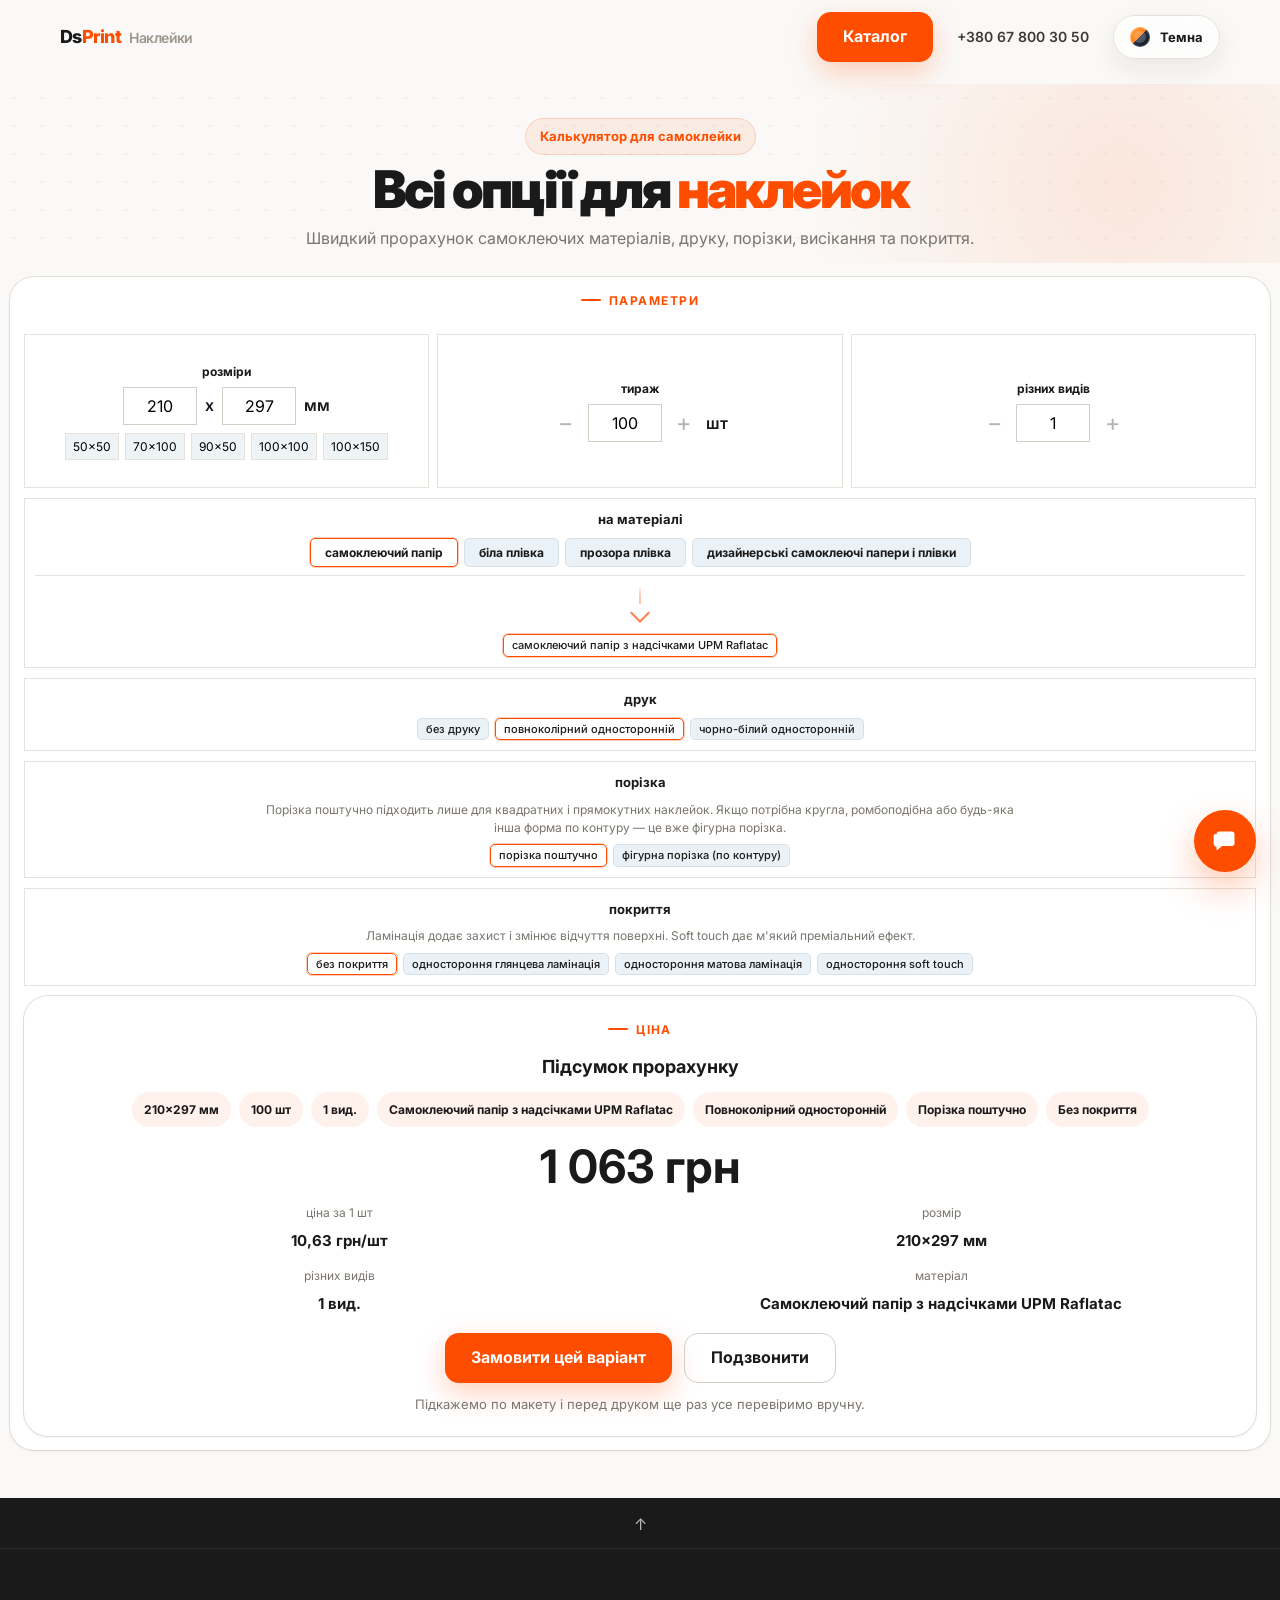
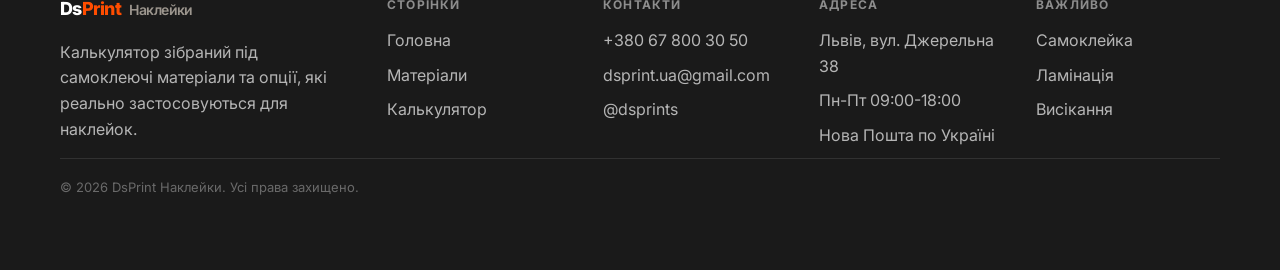
==== calculator.html @ 47cdad0d "Fix iPhone top safe area spacing" ====
<!DOCTYPE html>
<html lang="uk">
<head>
  <meta charset="UTF-8">
  <meta name="viewport" content="width=device-width, initial-scale=1.0, viewport-fit=cover">
  <title>Калькулятор самоклейки | DsPrint Наклейки</title>
  <meta name="description" content="Компактний калькулятор самоклейки для внутрішнього прорахунку: матеріали, друк, порізка, висікання, ламінація, фольга та інші опції для наклейок.">
  <script>
    (() => {
      try {
        const storedTheme = localStorage.getItem("dsprintTheme");
        const theme = storedTheme === "dark" || storedTheme === "light"
          ? storedTheme
          : (window.matchMedia("(prefers-color-scheme: dark)").matches ? "dark" : "light");
        document.documentElement.dataset.theme = theme;
        document.documentElement.style.colorScheme = theme;
      } catch {}
    })();
  </script>
  <link rel="preconnect" href="https://fonts.googleapis.com">
  <link rel="preconnect" href="https://fonts.gstatic.com" crossorigin>
  <link href="https://fonts.googleapis.com/css2?family=Inter:wght@400;500;600;700;800;900&display=swap" rel="stylesheet">
  <link rel="stylesheet" href="assets/styles.css?v=20260402a">
</head>
<body id="top">
  <header class="site-header" data-header>
    <div class="container header-wrap">
      <a class="logo" href="index.html"><span>Ds</span><span class="print">Print</span><small>Наклейки</small></a>
      <button class="nav-toggle" type="button" data-nav-toggle aria-label="Меню"><span></span><span></span><span></span></button>
      <nav class="nav-links"><a class="btn btn-primary" href="materials.html">Каталог</a><a class="nav-link" href="materials.html">Каталог</a><a class="nav-link" href="tel:+380678003050">+380 67 800 30 50</a></nav>
      <nav class="nav-menu" data-nav-menu><a class="btn btn-primary" href="materials.html">Каталог</a><a href="materials.html">Каталог</a><a href="tel:+380678003050">+380 67 800 30 50</a></nav>
    </div>
  </header>

  <main>
    <section class="hero calc-hero tight">
      <div class="container hero-wrap calc-hero-wrap">
        <div class="hero-chip">Калькулятор для самоклейки</div>
        <h1 class="hero-title">Всі опції для <span class="accent">наклейок</span></h1>
        <p class="hero-sub">Швидкий прорахунок самоклеючих матеріалів, друку, порізки, висікання та покриття.</p>
      </div>
    </section>

    <section class="section calc-section tight">
      <div class="container" data-calculator>
        <form class="form-card calc-form compact" onsubmit="return false;">
          <div class="calc-head">
            <div class="tag">Параметри</div>
          </div>

          <div class="calc-toolbar">
            <div class="toolbar-box">
              <label for="customWidth">розміри</label>
              <div class="toolbar-inline">
                <input id="customWidth" type="text" inputmode="numeric" pattern="[0-9]*" min="20" max="320" value="210" autocomplete="off">
                <span>x</span>
                <input id="customHeight" type="text" inputmode="numeric" pattern="[0-9]*" min="20" max="450" value="297" autocomplete="off">
                <strong>мм</strong>
              </div>
              <div class="preset-row">
                <button type="button" class="preset-btn" data-size="50x50">50×50</button>
                <button type="button" class="preset-btn" data-size="70x100">70×100</button>
                <button type="button" class="preset-btn" data-size="90x50">90×50</button>
                <button type="button" class="preset-btn" data-size="100x100">100×100</button>
                <button type="button" class="preset-btn" data-size="100x150">100×150</button>
              </div>
            </div>
            <div class="toolbar-box">
              <label for="quantity">тираж</label>
              <div class="toolbar-inline">
                <button type="button" class="step-btn" data-step-target="quantity" data-step="-1">−</button>
                <input id="quantity" type="text" inputmode="numeric" pattern="[0-9]*" min="1" max="50000" step="1" value="100" autocomplete="off">
                <button type="button" class="step-btn" data-step-target="quantity" data-step="1">+</button>
                <strong>шт</strong>
              </div>
            </div>
            <div class="toolbar-box">
              <label for="kindCount">різних видів</label>
              <div class="toolbar-inline">
                <button type="button" class="step-btn" data-step-target="kindCount" data-step="-1">−</button>
                <input id="kindCount" type="text" inputmode="numeric" pattern="[0-9]*" min="1" max="100" step="1" value="1" autocomplete="off">
                <button type="button" class="step-btn" data-step-target="kindCount" data-step="1">+</button>
              </div>
            </div>
          </div>

          <div class="option-block centered">
            <label>на матеріалі</label>
            <div class="option-grid centered compact material-categories" data-option-group="materialCategory">
              <button type="button" class="option-pill category-pill" data-value="paper">самоклеючий папір</button>
              <button type="button" class="option-pill category-pill" data-value="whiteFilm">біла плівка</button>
              <button type="button" class="option-pill category-pill" data-value="clearFilm">прозора плівка</button>
              <button type="button" class="option-pill category-pill" data-value="designer">дизайнерські самоклеючі папери і плівки</button>
            </div>
            <div class="option-subpanel material-subpanel" data-material-panel hidden>
              <div class="material-flow-indicator" aria-hidden="true">
                <span class="material-flow-line"></span>
                <span class="material-flow-arrow"></span>
              </div>
              <div class="option-grid centered" data-option-group="material">
                <button type="button" class="option-pill" data-value="upmMatte" data-material-category="whiteFilm">самоклеюча плівка UPM біла без просічки матова</button>
                <button type="button" class="option-pill" data-value="ritramaWhite" data-material-category="whiteFilm">самоклеюча плівка Ritrama БІЛА глянець</button>
                <button type="button" class="option-pill" data-value="waterproof" data-material-category="whiteFilm">самоклеючий Waterproof White вологостійкий</button>
                <button type="button" class="option-pill" data-value="ritramaClear" data-material-category="clearFilm">самоклеюча плівка Ritrama ПРОЗОРА глянець</button>
                <button type="button" class="option-pill" data-value="paperSlits" data-material-category="paper">самоклеючий папір з надсічками UPM Raflatac</button>
                <button type="button" class="option-pill" data-value="woodstock" data-material-category="designer">самоклеючий Woodstock Betulla кремовий</button>
                <button type="button" class="option-pill" data-value="kraft" data-material-category="designer">самоклеючий UPM бурий крафт смугастий</button>
                <button type="button" class="option-pill" data-value="tintoretto" data-material-category="designer">самоклеючий Tintoretto Angora світло сірий</button>
                <button type="button" class="option-pill" data-value="sirio" data-material-category="designer">самоклеючий Sirio Pearl Ice White</button>
                <button type="button" class="option-pill" data-value="silver" data-material-category="designer">самоклеючий Lam Foil Matt Silver</button>
                <button type="button" class="option-pill" data-value="embossed" data-material-category="designer">самоклеючий Embossed Coated Skin</button>
                <button type="button" class="option-pill" data-value="snow" data-material-category="designer">самоклеючий Constellation Snow Vergata</button>
                <button type="button" class="option-pill" data-value="jade" data-material-category="designer">самоклеючий Constellation Jade Raster</button>
                <button type="button" class="option-pill" data-value="antiquaWhite" data-material-category="designer">самоклеючий Antiqua White</button>
                <button type="button" class="option-pill" data-value="antiquaIvory" data-material-category="designer">самоклеючий Antiqua Ivory</button>
                <button type="button" class="option-pill" data-value="acquerello" data-material-category="designer">самоклеючий Acquerello Avorio</button>
              </div>
            </div>
          </div>

          <div class="option-block centered">
            <label>друк</label>
            <div class="option-grid centered compact" data-option-group="print">
              <button type="button" class="option-pill" data-value="blank">без друку</button>
              <button type="button" class="option-pill active" data-value="color1">повноколірний односторонній</button>
              <button type="button" class="option-pill" data-value="bw1">чорно-білий односторонній</button>
            </div>
          </div>

          <div class="option-block centered">
            <label>Порізка</label>
            <p class="option-help">Порізка поштучно підходить лише для квадратних і прямокутних наклейок. Якщо потрібна кругла, ромбоподібна або будь-яка інша форма по контуру — це вже фігурна порізка.</p>
            <div class="option-grid centered compact" data-option-group="cut">
              <button type="button" class="option-pill active" data-value="pieceTrim">порізка поштучно</button>
              <button type="button" class="option-pill" data-value="digitalContour">фігурна порізка (по контуру)</button>
            </div>
          </div>

          <div class="option-block centered" data-finish-panel>
            <label>Покриття</label>
            <p class="option-help">Ламінація додає захист і змінює відчуття поверхні. Soft touch дає м'який преміальний ефект.</p>
            <div class="option-grid centered compact" data-option-group="finish">
              <button type="button" class="option-pill active" data-value="none">без покриття</button>
              <button type="button" class="option-pill" data-value="glossLam">одностороння глянцева ламінація</button>
              <button type="button" class="option-pill" data-value="matteLam">одностороння матова ламінація</button>
              <button type="button" class="option-pill" data-value="softTouch">одностороння soft touch</button>
            </div>
          </div>

          <div class="result-card calc-result bottom" data-result-card>
            <div class="tag">Ціна</div>
            <h3>Підсумок прорахунку</h3>
            <div class="calc-selection" data-selection-summary>
              <span class="calc-selection-empty">Оберіть параметри, і тут з'явиться короткий підсумок.</span>
            </div>
            <strong data-total>Оберіть матеріал для друку</strong>
            <div class="price-inline">
              <div><span>ціна за 1 шт</span><b data-unit>—</b></div>
              <div><span>розмір</span><b data-area>0 мм</b></div>
              <div><span>різних видів</span><b data-kind-count>—</b></div>
              <div><span>матеріал</span><b data-material-label>не вибрано</b></div>
            </div>
            <details class="calc-admin-details" hidden>
              <summary>Технічні деталі для заведення замовлення</summary>
              <div class="calc-summary" data-summary></div>
            </details>
            <div class="calc-result-actions">
              <a class="btn btn-primary" href="order.html" data-order-link>Замовити цей варіант</a>
              <a class="btn btn-outline" href="tel:+380678003050">Подзвонити</a>
            </div>
            <p class="calc-result-note">Підкажемо по макету і перед друком ще раз усе перевіримо вручну.</p>
          </div>
        </form>
      </div>
    </section>
  </main>

  <footer class="footer">
    <a class="back-top" href="#top">↑</a>
    <div class="container footer-main">
      <div class="footer-grid">
        <div><a class="logo" href="index.html"><span style="color:#fff">Ds</span><span class="print">Print</span><small>Наклейки</small></a><p>Калькулятор зібраний під самоклеючі матеріали та опції, які реально застосовуються для наклейок.</p></div>
        <div><h4>Сторінки</h4><ul><li><a href="index.html">Головна</a></li><li><a href="materials.html">Матеріали</a></li><li><a href="calculator.html">Калькулятор</a></li></ul></div>
        <div><h4>Контакти</h4><ul><li><a href="tel:+380678003050">+380 67 800 30 50</a></li><li><a href="mailto:dsprint.ua@gmail.com">dsprint.ua@gmail.com</a></li><li>@dsprints</li></ul></div>
        <div><h4>Адреса</h4><ul><li>Львів, вул. Джерельна 38</li><li>Пн-Пт 09:00-18:00</li><li>Нова Пошта по Україні</li></ul></div>
        <div><h4>Важливо</h4><ul><li>Самоклейка</li><li>Ламінація</li><li>Висікання</li></ul></div>
      </div>
      <div class="footer-bottom">© 2026 DsPrint Наклейки. Усі права захищено.</div>
    </div>
  </footer>
  <script src="assets/pricing-data.js?v=20260407a"></script>
  <script src="assets/dpi-price-reference.js?v=20260407a"></script>
  <script src="assets/calculator-engine.js?v=20260407a"></script>
  <script src="assets/app.js?v=20260407a"></script>
</body>
</html>
---- assets/styles.css ----
:root{color-scheme:light;--bg:#faf9f7;--bg-soft:#f3f0ea;--text:#1a1a1a;--body:#3d3a36;--muted:#7a756e;--line:#e5e2dc;--line-strong:#d4cec5;--accent:#ff4d00;--accent-dark:#e64500;--radius-s:10px;--radius-m:14px;--radius-l:24px;--shadow:0 14px 40px rgba(26,26,26,.08);--container:min(1160px,calc(100% - 32px))}
:root[data-theme="dark"]{color-scheme:dark;--bg:#0d1117;--bg-soft:#161b22;--text:#f3f6fb;--body:#d3dae6;--muted:#99a3b4;--line:#273142;--line-strong:#3a4860;--shadow:0 18px 48px rgba(0,0,0,.34)}
*,*::before,*::after{box-sizing:border-box} html{scroll-behavior:smooth} body{margin:0;font-family:"Inter",sans-serif;background:var(--bg);color:var(--body);line-height:1.6;overflow-x:clip} [hidden]{display:none!important}
a{color:inherit;text-decoration:none} img{display:block;max-width:100%} button,input,select,textarea{font:inherit}
.container{width:var(--container);margin:0 auto}.section{padding:88px 0}.section-alt{background:var(--bg-soft)}
.tag{display:inline-flex;align-items:center;gap:8px;margin-bottom:14px;color:var(--accent);font-size:12px;font-weight:700;letter-spacing:.12em;text-transform:uppercase}.tag::before{content:"";width:20px;height:2px;border-radius:999px;background:var(--accent)}
.section-title{margin:0 0 14px;color:var(--text);font-size:clamp(30px,4.8vw,54px);font-weight:800;line-height:1.08;letter-spacing:-.04em}.section-sub{max-width:700px;margin:0 0 38px;color:var(--muted);font-size:16px}
.site-header{position:fixed;inset:0 0 auto;z-index:999;padding:calc(12px + env(safe-area-inset-top,0px)) 0 12px;transition:padding .25s ease,background .25s ease,border-color .25s ease;border-bottom:1px solid transparent;background:rgba(250,249,247,.92);backdrop-filter:blur(20px)}.site-header.scrolled{padding:calc(8px + env(safe-area-inset-top,0px)) 0 8px;background:rgba(250,249,247,.94);border-bottom-color:var(--line)}
.header-wrap{display:flex;align-items:center;gap:20px}.logo{display:inline-flex;align-items:baseline;font-size:18px;font-weight:800;letter-spacing:-.03em;color:var(--text)}.logo .print{color:var(--accent)}.logo small{margin-left:8px;color:#9c968e;font-size:14px;font-weight:600}
.nav-toggle{position:relative;z-index:1001;display:inline-flex;flex-direction:column;justify-content:center;gap:5px;width:44px;height:44px;margin-left:auto;padding:10px;border:0;border-radius:var(--radius-s);background:transparent}.nav-toggle span{display:block;height:2px;border-radius:999px;background:var(--text);transition:transform .25s ease,opacity .25s ease}.nav-toggle.is-open span:nth-child(1){transform:translateY(7px) rotate(45deg)}.nav-toggle.is-open span:nth-child(2){opacity:0}.nav-toggle.is-open span:nth-child(3){transform:translateY(-7px) rotate(-45deg)}
.nav-links{display:none;align-items:center;gap:8px;margin-left:auto}.nav-menu{position:absolute;top:calc(100% + 10px);left:16px;right:16px;z-index:1000;display:none;flex-direction:column;gap:10px;padding:16px;border:1px solid var(--line);border-radius:24px;background:rgba(255,255,255,.98);box-shadow:0 24px 60px rgba(26,26,26,.16)}.nav-menu.open{display:flex}
.nav-link,.nav-menu a{display:inline-flex;align-items:center;justify-content:center;min-height:44px;padding:10px 16px;border-radius:var(--radius-s);font-size:14px;font-weight:600}.nav-menu a:not(.btn){background:var(--bg-soft)}
.btn{display:inline-flex;align-items:center;justify-content:center;min-height:50px;padding:0 26px;border:0;border-radius:var(--radius-m);font-weight:700;transition:.25s ease}.btn-primary{background:var(--accent);color:#fff;box-shadow:0 10px 28px rgba(255,77,0,.26)}.btn-primary:hover{background:var(--accent-dark);transform:translateY(-1px)}.btn-outline{border:1.5px solid var(--line-strong);background:transparent;color:var(--text)}.btn-outline:hover{border-color:var(--accent);color:var(--accent)}
main{padding-top:calc(84px + env(safe-area-inset-top,0px))}.hero{position:relative;overflow:hidden;padding:82px 0 72px;background:radial-gradient(rgba(0,0,0,.05) 1px,transparent 1px) 0 0/28px 28px,var(--bg)}.hero::before{content:"";position:absolute;top:-240px;right:-180px;width:680px;height:680px;border-radius:50%;background:radial-gradient(circle,rgba(255,77,0,.11) 0%,transparent 65%)}.hero-wrap{position:relative;z-index:1}.hero.tight{padding:34px 0 12px}.section.tight{padding:14px 0 48px}
.hero-chip{display:inline-flex;align-items:center;gap:8px;padding:7px 14px;margin-bottom:18px;border:1px solid rgba(255,77,0,.18);border-radius:999px;background:rgba(255,77,0,.08);color:var(--accent);font-size:13px;font-weight:700}.hero-title{max-width:920px;margin:0 0 18px;color:var(--text);font-size:clamp(38px,6vw,74px);font-weight:900;line-height:.95;letter-spacing:-.05em;text-wrap:balance}.hero-title .accent{display:block;color:var(--accent)}.hero-sub{max-width:760px;margin:0 0 30px;color:var(--muted);font-size:clamp(16px,2vw,19px);line-height:1.55}.calc-hero-wrap{display:grid;justify-items:center}.calc-hero-wrap .hero-chip{margin-bottom:10px}.calc-hero-wrap .hero-title{max-width:980px;margin:0 auto 10px;text-align:center;font-size:clamp(34px,5vw,52px);line-height:.98}.calc-hero-wrap .hero-title .accent{display:inline}.calc-hero-wrap .hero-sub{max-width:980px;margin:0 auto;text-align:center;color:var(--muted);font-size:clamp(14px,1.6vw,16px)}
body:not(.materials-page) .hero-wrap:not(.calc-hero-wrap){display:grid;justify-items:center}
body:not(.materials-page) .hero-wrap:not(.calc-hero-wrap) .hero-chip{margin-bottom:18px}
body:not(.materials-page) .hero-wrap:not(.calc-hero-wrap) .hero-title{margin:0 auto 18px;text-align:center}
body:not(.materials-page) .hero-wrap:not(.calc-hero-wrap) .hero-sub{margin:0 auto 30px;text-align:center}
body:not(.materials-page) .hero-wrap:not(.calc-hero-wrap) .hero-actions{justify-content:center}
.hero-actions,.footer-social{display:flex;flex-wrap:wrap;gap:14px}.hero-stats{display:grid;grid-template-columns:1fr;gap:18px;margin:34px auto 0;padding:10px 0 4px;max-width:1120px;align-items:start;justify-items:center}.hero-stat,.hero-stat-center{display:flex;flex-direction:column;align-items:flex-start;justify-content:flex-start;gap:6px;width:100%;max-width:320px}.hero-stat strong{display:block;color:var(--text);font-size:28px;font-weight:800;line-height:1}.hero-stat span{display:block;color:var(--muted);font-size:13px;line-height:1.45;text-align:left}.hero-stat-center{align-items:center}.hero-stat-center strong,.hero-stat-center span{text-align:center}.hero-stats .hero-stat:nth-child(3){align-items:center}.hero-stats .hero-stat:nth-child(3) strong{white-space:nowrap}.hero-stats .hero-stat:nth-child(3) span{text-align:left}.hero-stats .hero-stat:nth-child(4){align-items:center}.hero-stats .hero-stat:nth-child(4) span{text-align:center}
.big-grid,.card-grid,.catalog-grid,.gallery-grid,.steps,.footer-grid,.calc-grid,.metric-row{display:grid;gap:20px}
.big-card{display:flex;flex-direction:column;gap:18px;padding:36px 30px;border-radius:var(--radius-l);color:#fff}.big-card.orange{background:var(--accent)}.big-card.dark{background:#1d1f23}.big-card h3{margin:0;font-size:clamp(24px,3vw,32px);line-height:1.1}.big-card p{margin:0;color:rgba(255,255,255,.82)}.big-card a{display:inline-flex;align-items:center;width:fit-content;padding:13px 20px;border:1px solid rgba(255,255,255,.22);border-radius:var(--radius-m);background:rgba(255,255,255,.12);font-weight:700}
.metric{padding:22px 20px;border-top:3px solid var(--accent);border-radius:var(--radius-l);background:#fff;box-shadow:0 1px 4px rgba(0,0,0,.05),0 0 0 1px var(--line)}.metric strong{display:block;margin-bottom:6px;color:var(--text);font-size:18px}.use-cases-grid{grid-template-columns:1fr}
.card,.catalog-card,.gallery-card,.result-card,.form-card{overflow:hidden;border-radius:var(--radius-l);background:#fff;box-shadow:0 1px 4px rgba(0,0,0,.05),0 0 0 1px var(--line)}.card img,.catalog-card img,.gallery-card img{width:100%;aspect-ratio:1/1;object-fit:cover}.card-body,.catalog-body,.gallery-body,.result-card,.form-card{padding:22px 20px}.calc-section .form-card{padding:14px}
.card h3,.catalog-card h3,.gallery-card h3,.result-card h3{margin:0 0 10px;color:var(--text);font-size:18px}.card p,.catalog-card p,.gallery-card p{margin:0;color:var(--muted);font-size:14px}
.badge{display:inline-flex;margin-bottom:14px;padding:5px 11px;border-radius:999px;background:rgba(255,77,0,.08);color:var(--accent);font-size:11px;font-weight:700;letter-spacing:.06em;text-transform:uppercase}
.check-list,.card ul{margin:14px 0 0;padding:0;list-style:none}.check-list li,.card li{position:relative;margin-bottom:10px;padding-left:22px;color:var(--muted);font-size:14px}.check-list li::before,.card li::before{content:"✓";position:absolute;left:0;color:var(--accent);font-weight:800}
.feature{display:grid;width:min(1180px,calc(100vw - 32px));margin:0 auto 28px;border:1px solid var(--line);border-radius:var(--radius-xl);overflow:hidden;background:#fff;box-shadow:0 1px 4px rgba(0,0,0,.05)}.feature.alt{background:var(--bg)}.feature-image{min-height:260px}.feature-image img{width:100%;height:100%;aspect-ratio:4/3;object-fit:cover}.feature-body{padding:32px 24px}.feature-body .section-title{font-size:clamp(30px,4vw,48px);margin-bottom:12px}.feature-body .section-sub{font-size:16px;margin-bottom:20px}
.section-tight{padding-top:24px}.mosaic-grid{display:grid;gap:18px}.mosaic-card{overflow:hidden;border:1px solid var(--line);border-radius:var(--radius-xl);background:#fff;box-shadow:0 1px 4px rgba(0,0,0,.05)}.mosaic-photo{min-height:240px}.mosaic-photo img{width:100%;height:100%;display:block;object-fit:cover}.mosaic-info{display:flex;flex-direction:column;justify-content:center;gap:16px;min-height:240px;padding:28px 26px;background:#232629;color:#fff}.mosaic-info .tag{margin:0;color:#ffb08f;background:transparent;border:0;padding:0;font-size:12px;letter-spacing:.08em;text-transform:uppercase}.mosaic-info h3{margin:0;font-size:clamp(24px,3vw,34px);line-height:1.05}.mosaic-info p{margin:0;color:rgba(255,255,255,.8);font-size:15px;line-height:1.6}.btn-ghost{display:inline-flex;align-items:center;justify-content:center;width:fit-content;padding:14px 22px;border:1px solid rgba(255,255,255,.16);border-radius:var(--radius-m);background:rgba(255,255,255,.08);color:#fff;font-weight:700}.btn-ghost:hover{background:rgba(255,255,255,.14)}
.step{padding:28px 22px;border-radius:var(--radius-l);background:#fff;box-shadow:0 1px 4px rgba(0,0,0,.05),0 0 0 1px var(--line)}.step-number{display:inline-grid;place-items:center;width:42px;height:42px;margin-bottom:14px;border-radius:12px;background:var(--accent);color:#fff;font-weight:800}
.field,.select,.range-box{padding:16px 18px;border:1.5px solid var(--line);border-radius:var(--radius-m);background:#fff}.field label,.select label,.range-box label{display:block;margin-bottom:8px;color:var(--text);font-weight:700;font-size:14px}.field input,.field textarea,.select select{width:100%;border:0;outline:0;background:transparent;color:var(--text)}
.range-meta{display:flex;justify-content:space-between;gap:12px;margin-top:10px;color:var(--muted);font-size:14px}.result-card strong{display:block;margin:8px 0 14px;color:var(--text);font-size:clamp(34px,5vw,46px);line-height:1}
.calc-form{display:grid;gap:10px}.check-grid{display:grid;gap:14px}.calc-hero{padding-bottom:28px}.calc-hero-wrap,.calc-section{text-align:center}.calc-section .container{width:min(1280px,calc(100% - 20px))}.calc-head{display:grid;gap:2px;justify-items:center}.calc-toolbar{display:grid;gap:8px}.toolbar-box{padding:12px 10px;border:1px solid var(--line);background:#fff;text-align:center}.toolbar-box label{display:block;margin-bottom:6px;color:var(--text);font-size:12px;font-weight:700;text-transform:lowercase}.toolbar-inline{display:flex;align-items:center;justify-content:center;gap:8px}.toolbar-inline input{width:74px;height:38px;border:1px solid var(--line-strong);text-align:center;font-size:16px}.toolbar-inline span,.toolbar-inline strong{color:var(--text);font-size:16px;font-weight:600}.step-btn{width:28px;height:28px;border:0;background:transparent;color:#b5b5b5;font-size:24px;cursor:pointer;line-height:1}.preset-row{display:flex;flex-wrap:wrap;justify-content:center;gap:6px;margin-top:8px}.preset-btn{padding:3px 7px;border:1px solid var(--line);background:#eef3f6;font-size:12px;cursor:pointer}.option-block{display:grid;gap:8px;padding:10px;border:1px solid var(--line);background:#fff}.option-block.centered{justify-items:center}.option-block>label{color:var(--text);font-size:13px;font-weight:700;text-transform:lowercase}.option-help{max-width:760px;margin:0;color:var(--muted);font-size:12px;line-height:1.45}.option-subpanel{width:100%;padding-top:6px;border-top:1px solid var(--line)}.material-subpanel{padding-top:10px}.material-subpanel[hidden]{display:none!important}.material-flow-indicator{display:grid;justify-items:center;gap:6px;margin:2px 0 14px}.material-flow-line{display:block;width:2px;height:16px;background:linear-gradient(180deg,rgba(255,77,0,.12) 0%,rgba(255,77,0,.42) 100%);border-radius:999px}.material-flow-arrow{display:block;width:14px;height:14px;border-right:2px solid rgba(255,77,0,.72);border-bottom:2px solid rgba(255,77,0,.72);transform:rotate(45deg);margin-top:-4px}.option-grid{display:flex;flex-wrap:wrap;gap:6px}.option-grid.centered,.check-grid.compact-checks{justify-content:center}.option-pill{padding:4px 8px;border:1px solid #d7e0e6;border-radius:5px;background:#eaf2f7;color:var(--text);font-size:11px;line-height:1.15;font-weight:500;cursor:pointer;transition:.2s}.option-pill.active{outline:1px solid rgba(255,77,0,.28);border-color:var(--accent);background:#fff;color:var(--text)}.category-pill{padding:7px 14px;font-size:12px;font-weight:700}.check-pill{display:flex;align-items:center;gap:10px;padding:10px 12px;border:1px solid var(--line);border-radius:8px;background:#fff;cursor:pointer}.check-pill input{accent-color:var(--accent)}.calc-result.bottom{text-align:center;padding-top:16px}.calc-result[data-tone="warning"]{border:1px solid rgba(255,77,0,.16);background:linear-gradient(180deg,#fff 0%,#fff9f5 100%)}.calc-result[data-tone="warning"] strong[data-total]{max-width:860px;margin:10px auto 14px;padding:18px 20px;border:1px solid rgba(255,77,0,.14);border-radius:20px;background:rgba(255,77,0,.06);color:#8f2d00;font-size:clamp(22px,3.2vw,34px);line-height:1.18;letter-spacing:-.02em;text-wrap:balance}.calc-result[data-tone="warning"] .price-inline b{color:#8f2d00}.calc-result[data-tone="warning"] .calc-result-note{color:#8b6f62}.calc-selection{display:flex;flex-wrap:wrap;justify-content:center;gap:8px;margin:10px 0 16px}.calc-selection-pill{display:inline-flex;align-items:center;padding:8px 12px;border-radius:999px;background:rgba(255,77,0,.08);color:var(--text);font-size:12px;font-weight:700}.calc-selection-empty{color:var(--muted);font-size:13px}.price-inline{display:grid;gap:12px;margin:12px 0}.price-inline span{display:block;margin-bottom:6px;color:var(--muted);font-size:12px;text-transform:lowercase}.price-inline b{color:var(--text);font-size:15px}.calc-breakdown{display:grid;gap:10px;margin:12px 0 0}.calc-breakdown-item{display:flex;align-items:center;justify-content:space-between;gap:12px;padding:12px 14px;border-radius:12px;background:#fff7f2;border:1px solid rgba(255,77,0,.12);text-align:left}.calc-breakdown-item span{color:var(--muted);font-size:13px}.calc-breakdown-item strong{margin:0;color:var(--text);font-size:15px;line-height:1.2}.calc-breakdown-item:last-child{background:rgba(255,77,0,.1);border-color:rgba(255,77,0,.22)}.calc-admin-details{margin-top:12px;text-align:left}.calc-admin-details summary{list-style:none;cursor:pointer;color:var(--muted);font-size:12px;font-weight:600;user-select:none}.calc-admin-details summary::-webkit-details-marker{display:none}.calc-admin-details summary::after{content:"Показати";margin-left:8px;color:var(--accent);font-weight:700}.calc-admin-details[open] summary::after{content:"Сховати"}.calc-result-actions{display:flex;flex-wrap:wrap;justify-content:center;gap:12px;margin-top:16px}.calc-result-note{margin:12px 0 0;color:var(--muted);font-size:13px;line-height:1.5}.calc-summary{display:grid;gap:8px;margin:12px 0 0;padding:12px;border-radius:12px;background:var(--bg-soft);color:var(--body);font-size:12px}.order-layout{width:min(1280px,calc(100% - 20px))}.order-form{display:grid;gap:20px;padding:22px}.order-grid{display:grid;gap:18px}.order-section{display:grid;gap:14px;padding:22px;border-radius:var(--radius-l);border:1px solid var(--line);background:#fff}.order-fields{display:grid;gap:14px}.order-radio-group{display:grid;gap:12px}.order-radio{display:flex;align-items:flex-start;gap:12px;padding:14px 16px;border:1px solid var(--line);border-radius:16px;background:var(--bg-soft);cursor:pointer}.order-radio input{margin-top:3px;accent-color:var(--accent)}.order-radio span{color:var(--text);font-size:14px;line-height:1.45}.order-summary-card{display:grid;gap:14px;align-self:start;padding:24px}.order-summary-lines{display:grid;gap:8px;color:var(--body);font-size:14px}.order-summary-total{display:flex;align-items:center;justify-content:center;min-height:86px;border-radius:20px;background:#fff7f2;color:var(--text);font-size:clamp(24px,3vw,38px);font-weight:800;line-height:1.1;text-align:center}.order-submit{width:100%}.order-note{margin:0;color:var(--muted);font-size:13px;line-height:1.5}.order-hero .hero-title{max-width:980px}.order-hero .hero-sub{max-width:760px}
.filter-row{display:flex;flex-wrap:wrap;gap:12px;margin-bottom:30px}.filter-btn{padding:12px 18px;border:1.5px solid var(--line-strong);border-radius:999px;background:transparent;font-weight:700;cursor:pointer}.filter-btn.active{border-color:var(--accent);background:var(--accent);color:#fff}.gallery-item[hidden]{display:none}
.materials-page .hero{padding:44px 0 18px}
.materials-page .hero-wrap{display:grid;gap:10px}
.materials-page .hero-chip{margin-bottom:0}
.materials-page .hero-title{margin-bottom:4px;max-width:780px;font-size:clamp(38px,5.2vw,66px);line-height:.92}
.materials-page .hero-sub{max-width:700px;margin-bottom:0;font-size:clamp(15px,1.8vw,18px);line-height:1.45}
.materials-page .section{padding-top:12px}
.materials-page .filter-row{gap:10px;margin-bottom:18px}
.materials-page .catalog-grid{gap:18px}
.catalog-image-btn{display:block;width:100%;padding:0;border:0;background:none;cursor:zoom-in}
.catalog-image-btn img{display:block}
.lightbox[hidden]{display:none!important}
.lightbox{position:fixed;inset:0;z-index:120;background:rgba(10,10,10,.82);display:grid;place-items:center;padding:24px}
.lightbox-dialog{position:relative;width:min(92vw,1080px);max-height:86vh;border-radius:28px;background:#fff;padding:14px;box-shadow:0 24px 80px rgba(0,0,0,.32)}
.lightbox-image{display:block;width:100%;max-height:calc(86vh - 28px);object-fit:contain;border-radius:20px;background:#f4f1eb}
.lightbox-close{position:absolute;top:10px;right:10px;z-index:2;width:42px;height:42px;border:0;border-radius:999px;background:rgba(26,26,26,.82);color:#fff;font-size:28px;line-height:1;cursor:pointer;display:grid;place-items:center}
.contact-fab{position:fixed;right:24px;bottom:28px;z-index:990;display:flex;flex-direction:column;align-items:flex-end;gap:10px}.fab-panel,.callback-form{display:none}.fab-panel.open,.callback-form.open{display:grid;gap:10px}
.fab-trigger{-webkit-appearance:none;appearance:none;display:inline-grid;place-items:center;flex:0 0 auto;width:62px;height:62px;padding:0;border:0;border-radius:999px;overflow:hidden;background:var(--accent);background-clip:padding-box;color:#fff;box-shadow:0 16px 36px rgba(255,77,0,.3);cursor:pointer;transition:transform .25s ease,box-shadow .25s ease,background-color .25s ease}.fab-trigger:hover{background:var(--accent-dark);transform:translateY(-2px)}.fab-trigger svg{display:block;width:27px;height:27px}.fab-trigger::before{content:none}
.fab-pill{display:inline-flex;align-items:center;gap:10px;padding:7px 14px;border:2px solid #fff;border-radius:999px;background:#1a1a1a;color:#fff;box-shadow:0 4px 12px rgba(0,0,0,.35);font-size:13px;font-weight:600}.fab-pill .icon,.social-pill .icon{display:inline-grid;place-items:center;width:28px;height:28px;border-radius:50%;color:#fff;font-size:11px;font-weight:700}.fab-pill .icon img,.fab-pill .icon svg{width:16px;height:16px;display:block}.icon.cb{background:var(--accent)}.icon.tg{background:#229ed9}.icon.vb{background:#7360f2}.icon.ig{background:#d9487c}.callback-form{width:min(280px,calc(100vw - 32px));padding:18px;border-radius:18px;background:#fff;box-shadow:var(--shadow)}
.material-subpanel{scroll-margin-top:120px}
.footer{background:#1a1a1a;color:rgba(255,255,255,.76)}.back-top{display:block;width:100%;padding:14px 0 10px;text-align:center;border-bottom:1px solid rgba(255,255,255,.08);color:rgba(255,255,255,.45)}.footer-main{padding:46px 0}.footer-grid{gap:32px}.footer h4{margin:0 0 14px;color:rgba(255,255,255,.5);font-size:12px;font-weight:700;letter-spacing:.1em;text-transform:uppercase}.footer p,.footer a,.footer li{color:rgba(255,255,255,.68)}.footer ul{margin:0;padding:0;list-style:none;display:grid;gap:9px}.social-pill{display:inline-flex;align-items:center;justify-content:center;width:46px;height:46px;border-radius:50%;background:rgba(255,255,255,.06);border:1px solid rgba(255,255,255,.1);transition:background .2s ease,border-color .2s ease,transform .2s ease}.social-pill:hover{background:rgba(255,255,255,.12);border-color:rgba(255,255,255,.18);transform:translateY(-1px)}.social-pill img{width:22px;height:22px;display:block}.footer-bottom{padding:18px 0 26px;border-top:1px solid rgba(255,255,255,.1);color:rgba(255,255,255,.35);font-size:13px}
.reveal{opacity:0;transform:translateY(10px);transition:opacity .42s ease-out,transform .42s ease-out;transition-delay:var(--reveal-delay,0ms);will-change:opacity,transform}.reveal-left{transform:translateX(-10px)}.reveal-right{transform:translateX(10px)}.reveal-scale{transform:scale(.992)}.reveal.is-visible{opacity:1;transform:none}
.big-card,.card,.catalog-card,.gallery-card,.use-case-card,.feature,.mosaic-card,.stats-card,.materials-card,.hero-stat{transition:transform .28s cubic-bezier(.22,1,.36,1),box-shadow .28s ease,border-color .28s ease}.big-card:hover,.card:hover,.catalog-card:hover,.gallery-card:hover,.use-case-card:hover,.stats-card:hover,.materials-card:hover{transform:translateY(-3px);box-shadow:0 14px 34px rgba(26,26,26,.08);border-color:rgba(255,77,0,.18)}.hero-stat:hover{transform:none;box-shadow:none;border-color:transparent}.feature:hover,.mosaic-card:hover{transform:translateY(-2px)}
.feature-image,.mosaic-card,.catalog-image-btn,.catalog-card-image,.materials-card img,.card img{overflow:hidden}.feature-image img,.mosaic-card img,.catalog-image-btn img,.catalog-card-image img,.materials-card img,.card img{transition:transform .7s cubic-bezier(.22,1,.36,1),filter .4s ease}.feature:hover .feature-image img,.mosaic-card:hover img,.catalog-card:hover .catalog-image-btn img,.materials-card:hover img,.card:hover img{transform:scale(1.02)}
.btn,.filter-button,.pill-button,.fab-pill,.social-pill,.nav-links a{transition:transform .28s ease,box-shadow .28s ease,background-color .28s ease,border-color .28s ease,color .28s ease}
@media (min-width:768px){.hero-stats,.steps,.footer-grid,.calc-grid,.metric-row{grid-template-columns:repeat(2,minmax(0,1fr))}.hero-stats{column-gap:28px;row-gap:18px;justify-items:stretch}.hero-stat,.hero-stat-center{max-width:none}.use-cases-grid{grid-template-columns:repeat(2,minmax(0,1fr))}.big-grid{grid-template-columns:repeat(2,minmax(0,1fr))}.card-grid,.catalog-grid,.gallery-grid,.materials-grid,.mosaic-grid{grid-template-columns:repeat(2,minmax(0,1fr))}.mosaic-card:nth-child(1){order:1}.mosaic-card:nth-child(2){order:2}.mosaic-card:nth-child(3){order:5}.mosaic-card:nth-child(4){order:3}.mosaic-card:nth-child(5){order:4}.mosaic-card:nth-child(6){order:6}.calc-toolbar{grid-template-columns:repeat(3,minmax(0,1fr));justify-content:stretch;max-width:none;width:100%;margin:0;align-items:stretch}.toolbar-box{min-height:154px;display:grid;align-content:center}.calc-toolbar>.toolbar-box:first-child label{transform:none}.calc-toolbar>.toolbar-box:nth-child(2) label{transform:none;margin-top:0}.calc-toolbar>.toolbar-box:nth-child(3) label{margin-top:0}.price-inline,.order-fields{grid-template-columns:repeat(2,minmax(0,1fr))}.check-grid{grid-template-columns:repeat(2,minmax(0,1fr))}}
@media (min-width:1024px){.nav-toggle,.nav-menu{display:none!important}.nav-links{display:flex}.hero-stats{grid-template-columns:repeat(4,max-content);justify-content:center;justify-items:center;column-gap:44px;row-gap:20px;width:fit-content;max-width:100%}.hero-stat,.hero-stat-center{width:max-content;max-width:none}.hero-stat-center{justify-self:center;align-items:center}.hero-stat-center strong,.hero-stat-center span{width:max-content;text-align:center}.metric-row{grid-template-columns:repeat(4,minmax(0,1fr))}.use-cases-grid{grid-template-columns:repeat(4,minmax(0,1fr))}.card-grid{grid-template-columns:repeat(3,minmax(0,1fr))}.materials-grid{grid-template-columns:repeat(4,minmax(0,1fr))}.catalog-grid,.gallery-grid{grid-template-columns:repeat(3,minmax(0,1fr))}.steps{grid-template-columns:repeat(4,minmax(0,1fr))}.feature{grid-template-columns:repeat(2,minmax(0,1fr));min-height:340px}.feature.reverse .feature-image{order:2}.feature.reverse .feature-body{order:1}.feature-body{padding:44px}.mosaic-grid{grid-template-columns:repeat(2,minmax(320px,520px));justify-content:center}.mosaic-card:nth-child(4),.mosaic-card:nth-child(6){min-height:280px}.footer-grid{grid-template-columns:1.6fr 1fr 1fr 1fr 1fr}.order-form{grid-template-columns:minmax(0,1.2fr) 360px;align-items:start}.order-summary-card{position:sticky;top:110px}}
@media (max-width:767px){.hero{padding:34px 0 24px}.hero-actions{flex-direction:column;align-items:stretch;max-width:420px;gap:10px}.hero-actions .btn{width:100%;justify-content:center}.hero-stats{grid-template-columns:1fr;gap:16px;margin-top:24px;padding:6px 0 0;justify-items:center}.hero-stat,.hero-stat-center{align-items:center;min-width:0;max-width:320px;text-align:center}.hero-stat strong,.hero-stat span,.hero-stat-center strong,.hero-stat-center span{text-align:center}.hero-stat strong{font-size:24px;line-height:1.05}.hero-stat span{font-size:12px;line-height:1.35}.materials-page .filter-row{display:grid;grid-template-columns:repeat(2,minmax(0,1fr));gap:12px;align-items:stretch}.materials-page .filter-btn{display:flex;align-items:center;justify-content:center;min-height:74px;padding:14px 18px;text-align:center;white-space:normal;line-height:1.2}.materials-page .filter-btn:nth-child(1){grid-column:1/-1}.materials-page .filter-btn:nth-child(4){grid-column:1/-1}.material-categories{display:grid!important;grid-template-columns:repeat(2,minmax(0,1fr));gap:10px;width:100%}.material-categories .category-pill{display:flex;align-items:center;justify-content:center;min-height:48px;padding:10px 12px;text-align:center;white-space:normal;line-height:1.25}.material-categories .category-pill:last-child{grid-column:1/-1}.material-subpanel{padding-top:12px}.material-flow-indicator{margin:2px 0 14px}.material-flow-line{height:18px}.material-flow-arrow{width:16px;height:16px;border-right-width:3px;border-bottom-width:3px}.mosaic-grid{display:flex;flex-direction:column;gap:12px}.mosaic-card:nth-child(1){order:1}.mosaic-card:nth-child(2){order:2}.mosaic-card:nth-child(3){order:3}.mosaic-card:nth-child(4){order:4}.mosaic-card:nth-child(5){order:6}.mosaic-card:nth-child(6){order:5}.mosaic-photo,.mosaic-info{min-height:auto}.mosaic-photo img{aspect-ratio:4/3;object-fit:cover}.mosaic-info{padding:20px 18px}.contact-fab{right:18px;bottom:24px;gap:8px}.fab-trigger{width:58px;height:58px}.fab-panel{max-width:calc(100vw - 36px)}.callback-form{width:min(280px,calc(100vw - 36px))}.footer{padding-bottom:112px}.reveal,.reveal-left,.reveal-right,.reveal-scale{transform:none}.reveal{transition:opacity .24s ease-out}}
@media (prefers-reduced-motion:reduce){.reveal{opacity:1!important;transform:none!important}}

.price-lab-page{background:var(--bg-soft)}
.price-lab-shell{display:grid;gap:18px;padding:22px}
.price-lab-toolbar{display:grid;gap:16px}
.price-lab-control{display:grid;gap:8px}
.price-lab-control>span{color:var(--text);font-size:13px;font-weight:700}
.price-lab-control input{width:140px;height:42px;padding:0 12px;border:1px solid var(--line-strong);border-radius:10px;background:#fff}
.price-lab-actions{display:flex;align-items:end;justify-content:flex-start}
.price-lab-summary{padding:14px 16px;border-radius:14px;background:#fff7f2;border:1px solid rgba(255,77,0,.16);color:var(--body);font-size:14px}
.price-lab-table-wrap{overflow:auto;border:1px solid var(--line);border-radius:18px;background:#fff}
.price-lab-table{width:100%;border-collapse:collapse;min-width:980px}
.price-lab-table th,.price-lab-table td{padding:12px 14px;border-bottom:1px solid var(--line);text-align:left;font-size:14px}
.price-lab-table thead th{position:sticky;top:0;background:var(--bg-soft);color:var(--text);font-size:12px;font-weight:800;text-transform:uppercase;letter-spacing:.06em}
.price-lab-table tbody tr:hover{background:#fffaf7}
.price-lab-input{width:110px;height:38px;padding:0 10px;border:1px solid var(--line-strong);border-radius:10px;background:#fff}
.price-lab-mini{padding:8px 10px;border:1px solid rgba(255,77,0,.2);border-radius:10px;background:#fff7f2;color:var(--text);font-size:12px;font-weight:700;cursor:pointer}
.price-lab-mini.ghost{margin-left:6px;background:#fff;border-color:var(--line)}
.price-lab-diff{font-weight:700}
.price-lab-diff.is-high{color:#b42318}
.price-lab-diff.is-low{color:#067647}
.price-lab-diff.is-even{color:#7a756e}

@media (min-width:1024px){
  .price-lab-toolbar{grid-template-columns:160px minmax(0,1fr) minmax(0,1fr) minmax(0,1fr) auto;align-items:end}
}

.theme-toggle{display:inline-flex;align-items:center;justify-content:center;gap:10px;min-height:44px;padding:10px 16px;border:1px solid var(--line);border-radius:999px;background:rgba(255,255,255,.72);color:var(--text);box-shadow:0 10px 26px rgba(26,26,26,.08);cursor:pointer;backdrop-filter:blur(14px)}
.theme-toggle:hover{border-color:rgba(255,77,0,.28);transform:translateY(-1px)}
.theme-toggle-icon{position:relative;display:inline-grid;place-items:center;width:20px;height:20px;border-radius:50%;background:linear-gradient(135deg,#ffb347 0%,#ff7a18 48%,#263248 49%,#0d1117 100%);box-shadow:inset 0 0 0 1px rgba(255,255,255,.22)}
.theme-toggle-icon::after{content:"";position:absolute;inset:4px;border-radius:50%;background:rgba(255,255,255,.2)}
.theme-toggle-label{font-size:13px;font-weight:700;line-height:1}

:root[data-theme="dark"] body{background:
radial-gradient(circle at top,rgba(255,77,0,.11),transparent 24%),
var(--bg);color:var(--body)}
:root[data-theme="dark"] .section-alt,
:root[data-theme="dark"] .feature.alt,
:root[data-theme="dark"] .price-lab-page{background:#11161d}
:root[data-theme="dark"] .site-header{background:rgba(13,17,23,.9);border-bottom-color:rgba(58,72,96,.42)}
:root[data-theme="dark"] .site-header.scrolled{background:rgba(13,17,23,.88);border-bottom-color:rgba(58,72,96,.72)}
:root[data-theme="dark"] .logo small{color:#8e9ab0}
:root[data-theme="dark"] .nav-menu{background:rgba(15,20,27,.98);box-shadow:0 24px 60px rgba(0,0,0,.4)}
:root[data-theme="dark"] .nav-menu a:not(.btn),
:root[data-theme="dark"] .theme-toggle,
:root[data-theme="dark"] .callback-form,
:root[data-theme="dark"] .field,
:root[data-theme="dark"] .select,
:root[data-theme="dark"] .range-box,
:root[data-theme="dark"] .metric,
:root[data-theme="dark"] .card,
:root[data-theme="dark"] .catalog-card,
:root[data-theme="dark"] .gallery-card,
:root[data-theme="dark"] .result-card,
:root[data-theme="dark"] .form-card,
:root[data-theme="dark"] .feature,
:root[data-theme="dark"] .mosaic-card,
:root[data-theme="dark"] .step,
:root[data-theme="dark"] .toolbar-box,
:root[data-theme="dark"] .option-block,
:root[data-theme="dark"] .check-pill,
:root[data-theme="dark"] .order-section,
:root[data-theme="dark"] .price-lab-table-wrap{background:#161b22}
:root[data-theme="dark"] .toolbar-inline input,
:root[data-theme="dark"] .field input,
:root[data-theme="dark"] .field textarea,
:root[data-theme="dark"] .select select,
:root[data-theme="dark"] .price-lab-control input,
:root[data-theme="dark"] .price-lab-input{background:#0f141b;color:var(--text)}
:root[data-theme="dark"] .preset-btn{border-color:rgba(255,77,0,.22);background:rgba(255,77,0,.14);color:#ffd8c2}
:root[data-theme="dark"] .option-pill{border-color:rgba(255,77,0,.2);background:rgba(255,77,0,.12);color:#ffe2d1}
:root[data-theme="dark"] .option-pill.active,
:root[data-theme="dark"] .check-pill:hover,
:root[data-theme="dark"] .theme-toggle:hover{background:rgba(255,77,0,.2)}
:root[data-theme="dark"] .option-pill.active{background:rgba(255,77,0,.22);box-shadow:inset 0 0 0 1px rgba(255,140,92,.28)}
:root[data-theme="dark"] .calc-result[data-tone="warning"]{background:linear-gradient(180deg,#161b22 0%,#231b18 100%);border-color:rgba(255,77,0,.24)}
:root[data-theme="dark"] .calc-result[data-tone="warning"] strong[data-total]{background:rgba(255,77,0,.1);border-color:rgba(255,77,0,.22);color:#ffbf99}
:root[data-theme="dark"] .calc-result[data-tone="warning"] .price-inline b{color:#ffbf99}
:root[data-theme="dark"] .calc-result[data-tone="warning"] .calc-result-note{color:#d1b1a0}
:root[data-theme="dark"] .calc-selection-pill,
:root[data-theme="dark"] .badge{background:rgba(255,77,0,.12)}
:root[data-theme="dark"] .order-summary-total,
:root[data-theme="dark"] .price-lab-summary,
:root[data-theme="dark"] .price-lab-mini{background:#221914;color:var(--text);border-color:rgba(255,77,0,.22)}
:root[data-theme="dark"] .price-lab-mini.ghost{background:#161b22;border-color:var(--line)}
:root[data-theme="dark"] .price-lab-table thead th{background:#1b2430}
:root[data-theme="dark"] .price-lab-table tbody tr:hover{background:#1a202b}
:root[data-theme="dark"] .calc-breakdown-item{background:#1d1816;border-color:rgba(255,77,0,.16)}
:root[data-theme="dark"] .calc-breakdown-item:last-child{background:rgba(255,77,0,.14);border-color:rgba(255,77,0,.24)}
:root[data-theme="dark"] .lightbox-dialog{background:#161b22}
:root[data-theme="dark"] .lightbox-image{background:#0f141b}
:root[data-theme="dark"] .fab-pill{border-color:#2f3c4d;background:#11161d}
:root[data-theme="dark"] .hero{background:radial-gradient(rgba(255,255,255,.045) 1px,transparent 1px) 0 0/28px 28px,var(--bg)}
:root[data-theme="dark"] .hero::before{background:radial-gradient(circle,rgba(255,77,0,.16) 0%,transparent 65%)}
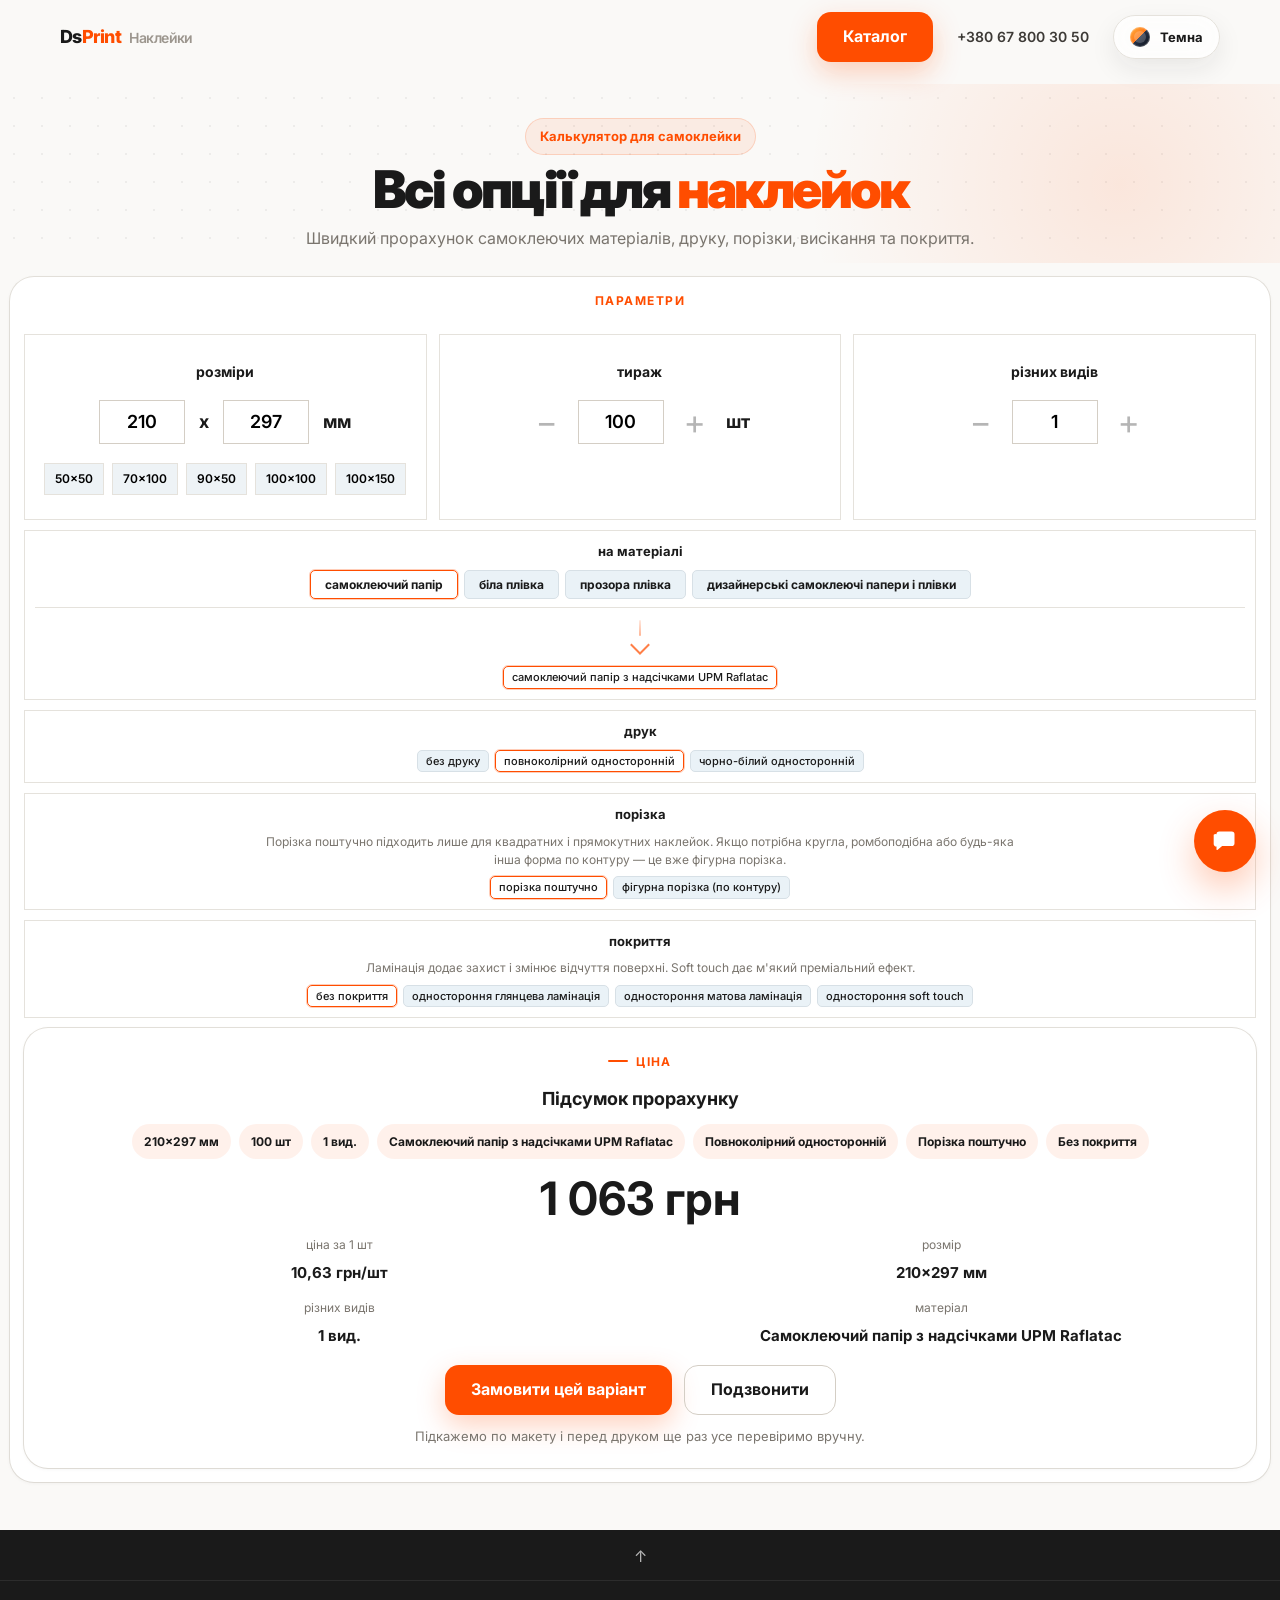
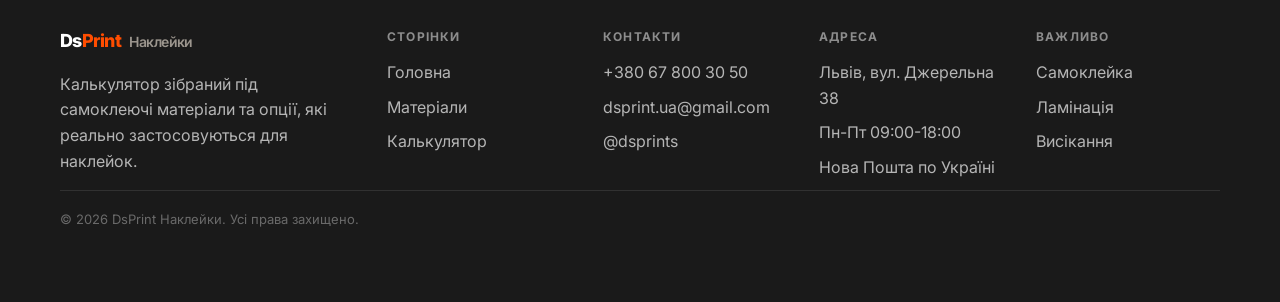
==== commit d3548b3e: "Remove dash from calculator parameters heading" ====
--- a/calculator.html
+++ b/calculator.html
@@ -45,7 +45,7 @@
       <div class="container" data-calculator>
         <form class="form-card calc-form compact" onsubmit="return false;">
           <div class="calc-head">
-            <div class="tag">Параметри</div>
+            <div class="tag tag-clean">Параметри</div>
           </div>
 
           <div class="calc-toolbar">
--- a/assets/styles.css
+++ b/assets/styles.css
@@ -3,7 +3,7 @@
 *,*::before,*::after{box-sizing:border-box} html{scroll-behavior:smooth} body{margin:0;font-family:"Inter",sans-serif;background:var(--bg);color:var(--body);line-height:1.6;overflow-x:clip} [hidden]{display:none!important}
 a{color:inherit;text-decoration:none} img{display:block;max-width:100%} button,input,select,textarea{font:inherit}
 .container{width:var(--container);margin:0 auto}.section{padding:88px 0}.section-alt{background:var(--bg-soft)}
-.tag{display:inline-flex;align-items:center;gap:8px;margin-bottom:14px;color:var(--accent);font-size:12px;font-weight:700;letter-spacing:.12em;text-transform:uppercase}.tag::before{content:"";width:20px;height:2px;border-radius:999px;background:var(--accent)}
+.tag{display:inline-flex;align-items:center;gap:8px;margin-bottom:14px;color:var(--accent);font-size:12px;font-weight:700;letter-spacing:.12em;text-transform:uppercase}.tag::before{content:"";width:20px;height:2px;border-radius:999px;background:var(--accent)}.tag-clean::before{content:none}
 .section-title{margin:0 0 14px;color:var(--text);font-size:clamp(30px,4.8vw,54px);font-weight:800;line-height:1.08;letter-spacing:-.04em}.section-sub{max-width:700px;margin:0 0 38px;color:var(--muted);font-size:16px}
 .site-header{position:fixed;inset:0 0 auto;z-index:999;padding:calc(12px + env(safe-area-inset-top,0px)) 0 12px;transition:padding .25s ease,background .25s ease,border-color .25s ease;border-bottom:1px solid transparent;background:rgba(250,249,247,.92);backdrop-filter:blur(20px)}.site-header.scrolled{padding:calc(8px + env(safe-area-inset-top,0px)) 0 8px;background:rgba(250,249,247,.94);border-bottom-color:var(--line)}
 .header-wrap{display:flex;align-items:center;gap:20px}.logo{display:inline-flex;align-items:baseline;font-size:18px;font-weight:800;letter-spacing:-.03em;color:var(--text)}.logo .print{color:var(--accent)}.logo small{margin-left:8px;color:#9c968e;font-size:14px;font-weight:600}
@@ -31,7 +31,7 @@
 .step{padding:28px 22px;border-radius:var(--radius-l);background:#fff;box-shadow:0 1px 4px rgba(0,0,0,.05),0 0 0 1px var(--line)}.step-number{display:inline-grid;place-items:center;width:42px;height:42px;margin-bottom:14px;border-radius:12px;background:var(--accent);color:#fff;font-weight:800}
 .field,.select,.range-box{padding:16px 18px;border:1.5px solid var(--line);border-radius:var(--radius-m);background:#fff}.field label,.select label,.range-box label{display:block;margin-bottom:8px;color:var(--text);font-weight:700;font-size:14px}.field input,.field textarea,.select select{width:100%;border:0;outline:0;background:transparent;color:var(--text)}
 .range-meta{display:flex;justify-content:space-between;gap:12px;margin-top:10px;color:var(--muted);font-size:14px}.result-card strong{display:block;margin:8px 0 14px;color:var(--text);font-size:clamp(34px,5vw,46px);line-height:1}
-.calc-form{display:grid;gap:10px}.check-grid{display:grid;gap:14px}.calc-hero{padding-bottom:28px}.calc-hero-wrap,.calc-section{text-align:center}.calc-section .container{width:min(1280px,calc(100% - 20px))}.calc-head{display:grid;gap:2px;justify-items:center}.calc-toolbar{display:grid;gap:8px}.toolbar-box{padding:12px 10px;border:1px solid var(--line);background:#fff;text-align:center}.toolbar-box label{display:block;margin-bottom:6px;color:var(--text);font-size:12px;font-weight:700;text-transform:lowercase}.toolbar-inline{display:flex;align-items:center;justify-content:center;gap:8px}.toolbar-inline input{width:74px;height:38px;border:1px solid var(--line-strong);text-align:center;font-size:16px}.toolbar-inline span,.toolbar-inline strong{color:var(--text);font-size:16px;font-weight:600}.step-btn{width:28px;height:28px;border:0;background:transparent;color:#b5b5b5;font-size:24px;cursor:pointer;line-height:1}.preset-row{display:flex;flex-wrap:wrap;justify-content:center;gap:6px;margin-top:8px}.preset-btn{padding:3px 7px;border:1px solid var(--line);background:#eef3f6;font-size:12px;cursor:pointer}.option-block{display:grid;gap:8px;padding:10px;border:1px solid var(--line);background:#fff}.option-block.centered{justify-items:center}.option-block>label{color:var(--text);font-size:13px;font-weight:700;text-transform:lowercase}.option-help{max-width:760px;margin:0;color:var(--muted);font-size:12px;line-height:1.45}.option-subpanel{width:100%;padding-top:6px;border-top:1px solid var(--line)}.material-subpanel{padding-top:10px}.material-subpanel[hidden]{display:none!important}.material-flow-indicator{display:grid;justify-items:center;gap:6px;margin:2px 0 14px}.material-flow-line{display:block;width:2px;height:16px;background:linear-gradient(180deg,rgba(255,77,0,.12) 0%,rgba(255,77,0,.42) 100%);border-radius:999px}.material-flow-arrow{display:block;width:14px;height:14px;border-right:2px solid rgba(255,77,0,.72);border-bottom:2px solid rgba(255,77,0,.72);transform:rotate(45deg);margin-top:-4px}.option-grid{display:flex;flex-wrap:wrap;gap:6px}.option-grid.centered,.check-grid.compact-checks{justify-content:center}.option-pill{padding:4px 8px;border:1px solid #d7e0e6;border-radius:5px;background:#eaf2f7;color:var(--text);font-size:11px;line-height:1.15;font-weight:500;cursor:pointer;transition:.2s}.option-pill.active{outline:1px solid rgba(255,77,0,.28);border-color:var(--accent);background:#fff;color:var(--text)}.category-pill{padding:7px 14px;font-size:12px;font-weight:700}.check-pill{display:flex;align-items:center;gap:10px;padding:10px 12px;border:1px solid var(--line);border-radius:8px;background:#fff;cursor:pointer}.check-pill input{accent-color:var(--accent)}.calc-result.bottom{text-align:center;padding-top:16px}.calc-result[data-tone="warning"]{border:1px solid rgba(255,77,0,.16);background:linear-gradient(180deg,#fff 0%,#fff9f5 100%)}.calc-result[data-tone="warning"] strong[data-total]{max-width:860px;margin:10px auto 14px;padding:18px 20px;border:1px solid rgba(255,77,0,.14);border-radius:20px;background:rgba(255,77,0,.06);color:#8f2d00;font-size:clamp(22px,3.2vw,34px);line-height:1.18;letter-spacing:-.02em;text-wrap:balance}.calc-result[data-tone="warning"] .price-inline b{color:#8f2d00}.calc-result[data-tone="warning"] .calc-result-note{color:#8b6f62}.calc-selection{display:flex;flex-wrap:wrap;justify-content:center;gap:8px;margin:10px 0 16px}.calc-selection-pill{display:inline-flex;align-items:center;padding:8px 12px;border-radius:999px;background:rgba(255,77,0,.08);color:var(--text);font-size:12px;font-weight:700}.calc-selection-empty{color:var(--muted);font-size:13px}.price-inline{display:grid;gap:12px;margin:12px 0}.price-inline span{display:block;margin-bottom:6px;color:var(--muted);font-size:12px;text-transform:lowercase}.price-inline b{color:var(--text);font-size:15px}.calc-breakdown{display:grid;gap:10px;margin:12px 0 0}.calc-breakdown-item{display:flex;align-items:center;justify-content:space-between;gap:12px;padding:12px 14px;border-radius:12px;background:#fff7f2;border:1px solid rgba(255,77,0,.12);text-align:left}.calc-breakdown-item span{color:var(--muted);font-size:13px}.calc-breakdown-item strong{margin:0;color:var(--text);font-size:15px;line-height:1.2}.calc-breakdown-item:last-child{background:rgba(255,77,0,.1);border-color:rgba(255,77,0,.22)}.calc-admin-details{margin-top:12px;text-align:left}.calc-admin-details summary{list-style:none;cursor:pointer;color:var(--muted);font-size:12px;font-weight:600;user-select:none}.calc-admin-details summary::-webkit-details-marker{display:none}.calc-admin-details summary::after{content:"Показати";margin-left:8px;color:var(--accent);font-weight:700}.calc-admin-details[open] summary::after{content:"Сховати"}.calc-result-actions{display:flex;flex-wrap:wrap;justify-content:center;gap:12px;margin-top:16px}.calc-result-note{margin:12px 0 0;color:var(--muted);font-size:13px;line-height:1.5}.calc-summary{display:grid;gap:8px;margin:12px 0 0;padding:12px;border-radius:12px;background:var(--bg-soft);color:var(--body);font-size:12px}.order-layout{width:min(1280px,calc(100% - 20px))}.order-form{display:grid;gap:20px;padding:22px}.order-grid{display:grid;gap:18px}.order-section{display:grid;gap:14px;padding:22px;border-radius:var(--radius-l);border:1px solid var(--line);background:#fff}.order-fields{display:grid;gap:14px}.order-radio-group{display:grid;gap:12px}.order-radio{display:flex;align-items:flex-start;gap:12px;padding:14px 16px;border:1px solid var(--line);border-radius:16px;background:var(--bg-soft);cursor:pointer}.order-radio input{margin-top:3px;accent-color:var(--accent)}.order-radio span{color:var(--text);font-size:14px;line-height:1.45}.order-summary-card{display:grid;gap:14px;align-self:start;padding:24px}.order-summary-lines{display:grid;gap:8px;color:var(--body);font-size:14px}.order-summary-total{display:flex;align-items:center;justify-content:center;min-height:86px;border-radius:20px;background:#fff7f2;color:var(--text);font-size:clamp(24px,3vw,38px);font-weight:800;line-height:1.1;text-align:center}.order-submit{width:100%}.order-note{margin:0;color:var(--muted);font-size:13px;line-height:1.5}.order-hero .hero-title{max-width:980px}.order-hero .hero-sub{max-width:760px}
+.calc-form{display:grid;gap:10px}.check-grid{display:grid;gap:14px}.calc-hero{padding-bottom:28px}.calc-hero-wrap,.calc-section{text-align:center}.calc-section .container{width:min(1280px,calc(100% - 20px))}.calc-head{display:grid;gap:2px;justify-items:center}.calc-toolbar{display:grid;gap:12px}.toolbar-box{display:grid;grid-template-rows:28px minmax(58px,auto) minmax(40px,auto);align-items:start;justify-items:center;gap:12px;padding:18px 18px 16px;border:1px solid var(--line);background:#fff;text-align:center}.toolbar-box label{display:flex;align-items:flex-end;justify-content:center;min-height:28px;margin:0;color:var(--text);font-size:14px;font-weight:700;text-transform:lowercase;line-height:1.2}.toolbar-inline{display:flex;align-items:center;justify-content:center;gap:14px;min-height:58px}.toolbar-inline input{width:86px;height:44px;border:1px solid var(--line-strong);text-align:center;font-size:18px;font-weight:600;background:transparent}.toolbar-inline span,.toolbar-inline strong{color:var(--text);font-size:18px;font-weight:700;line-height:1}.step-btn{display:grid;place-items:center;width:34px;height:34px;padding:0;border:0;background:transparent;color:#b5b5b5;font-size:34px;cursor:pointer;line-height:1}.preset-row{display:flex;flex-wrap:wrap;justify-content:center;align-content:start;gap:8px;min-height:40px;margin-top:0}.preset-btn{min-height:32px;padding:5px 10px;border:1px solid var(--line);background:#eef3f6;font-size:12px;font-weight:600;cursor:pointer}.option-block{display:grid;gap:8px;padding:10px;border:1px solid var(--line);background:#fff}.option-block.centered{justify-items:center}.option-block>label{color:var(--text);font-size:13px;font-weight:700;text-transform:lowercase}.option-help{max-width:760px;margin:0;color:var(--muted);font-size:12px;line-height:1.45}.option-subpanel{width:100%;padding-top:6px;border-top:1px solid var(--line)}.material-subpanel{padding-top:10px}.material-subpanel[hidden]{display:none!important}.material-flow-indicator{display:grid;justify-items:center;gap:6px;margin:2px 0 14px}.material-flow-line{display:block;width:2px;height:16px;background:linear-gradient(180deg,rgba(255,77,0,.12) 0%,rgba(255,77,0,.42) 100%);border-radius:999px}.material-flow-arrow{display:block;width:14px;height:14px;border-right:2px solid rgba(255,77,0,.72);border-bottom:2px solid rgba(255,77,0,.72);transform:rotate(45deg);margin-top:-4px}.option-grid{display:flex;flex-wrap:wrap;gap:6px}.option-grid.centered,.check-grid.compact-checks{justify-content:center}.option-pill{padding:4px 8px;border:1px solid #d7e0e6;border-radius:5px;background:#eaf2f7;color:var(--text);font-size:11px;line-height:1.15;font-weight:500;cursor:pointer;transition:.2s}.option-pill.active{outline:1px solid rgba(255,77,0,.28);border-color:var(--accent);background:#fff;color:var(--text)}.category-pill{padding:7px 14px;font-size:12px;font-weight:700}.check-pill{display:flex;align-items:center;gap:10px;padding:10px 12px;border:1px solid var(--line);border-radius:8px;background:#fff;cursor:pointer}.check-pill input{accent-color:var(--accent)}.calc-result.bottom{text-align:center;padding-top:16px}.calc-result[data-tone="warning"]{border:1px solid rgba(255,77,0,.16);background:linear-gradient(180deg,#fff 0%,#fff9f5 100%)}.calc-result[data-tone="warning"] strong[data-total]{max-width:860px;margin:10px auto 14px;padding:18px 20px;border:1px solid rgba(255,77,0,.14);border-radius:20px;background:rgba(255,77,0,.06);color:#8f2d00;font-size:clamp(22px,3.2vw,34px);line-height:1.18;letter-spacing:-.02em;text-wrap:balance}.calc-result[data-tone="warning"] .price-inline b{color:#8f2d00}.calc-result[data-tone="warning"] .calc-result-note{color:#8b6f62}.calc-selection{display:flex;flex-wrap:wrap;justify-content:center;gap:8px;margin:10px 0 16px}.calc-selection-pill{display:inline-flex;align-items:center;padding:8px 12px;border-radius:999px;background:rgba(255,77,0,.08);color:var(--text);font-size:12px;font-weight:700}.calc-selection-empty{color:var(--muted);font-size:13px}.price-inline{display:grid;gap:12px;margin:12px 0}.price-inline span{display:block;margin-bottom:6px;color:var(--muted);font-size:12px;text-transform:lowercase}.price-inline b{color:var(--text);font-size:15px}.calc-breakdown{display:grid;gap:10px;margin:12px 0 0}.calc-breakdown-item{display:flex;align-items:center;justify-content:space-between;gap:12px;padding:12px 14px;border-radius:12px;background:#fff7f2;border:1px solid rgba(255,77,0,.12);text-align:left}.calc-breakdown-item span{color:var(--muted);font-size:13px}.calc-breakdown-item strong{margin:0;color:var(--text);font-size:15px;line-height:1.2}.calc-breakdown-item:last-child{background:rgba(255,77,0,.1);border-color:rgba(255,77,0,.22)}.calc-admin-details{margin-top:12px;text-align:left}.calc-admin-details summary{list-style:none;cursor:pointer;color:var(--muted);font-size:12px;font-weight:600;user-select:none}.calc-admin-details summary::-webkit-details-marker{display:none}.calc-admin-details summary::after{content:"Показати";margin-left:8px;color:var(--accent);font-weight:700}.calc-admin-details[open] summary::after{content:"Сховати"}.calc-result-actions{display:flex;flex-wrap:wrap;justify-content:center;gap:12px;margin-top:16px}.calc-result-note{margin:12px 0 0;color:var(--muted);font-size:13px;line-height:1.5}.calc-summary{display:grid;gap:8px;margin:12px 0 0;padding:12px;border-radius:12px;background:var(--bg-soft);color:var(--body);font-size:12px}.order-layout{width:min(1280px,calc(100% - 20px))}.order-form{display:grid;gap:20px;padding:22px}.order-grid{display:grid;gap:18px}.order-section{display:grid;gap:14px;padding:22px;border-radius:var(--radius-l);border:1px solid var(--line);background:#fff}.order-fields{display:grid;gap:14px}.order-radio-group{display:grid;gap:12px}.order-radio{display:flex;align-items:flex-start;gap:12px;padding:14px 16px;border:1px solid var(--line);border-radius:16px;background:var(--bg-soft);cursor:pointer}.order-radio input{margin-top:3px;accent-color:var(--accent)}.order-radio span{color:var(--text);font-size:14px;line-height:1.45}.order-summary-card{display:grid;gap:14px;align-self:start;padding:24px}.order-summary-lines{display:grid;gap:8px;color:var(--body);font-size:14px}.order-summary-total{display:flex;align-items:center;justify-content:center;min-height:86px;border-radius:20px;background:#fff7f2;color:var(--text);font-size:clamp(24px,3vw,38px);font-weight:800;line-height:1.1;text-align:center}.order-submit{width:100%}.order-note{margin:0;color:var(--muted);font-size:13px;line-height:1.5}.order-hero .hero-title{max-width:980px}.order-hero .hero-sub{max-width:760px}
 .filter-row{display:flex;flex-wrap:wrap;gap:12px;margin-bottom:30px}.filter-btn{padding:12px 18px;border:1.5px solid var(--line-strong);border-radius:999px;background:transparent;font-weight:700;cursor:pointer}.filter-btn.active{border-color:var(--accent);background:var(--accent);color:#fff}.gallery-item[hidden]{display:none}
 .materials-page .hero{padding:44px 0 18px}
 .materials-page .hero-wrap{display:grid;gap:10px}
@@ -57,7 +57,7 @@
 .big-card,.card,.catalog-card,.gallery-card,.use-case-card,.feature,.mosaic-card,.stats-card,.materials-card,.hero-stat{transition:transform .28s cubic-bezier(.22,1,.36,1),box-shadow .28s ease,border-color .28s ease}.big-card:hover,.card:hover,.catalog-card:hover,.gallery-card:hover,.use-case-card:hover,.stats-card:hover,.materials-card:hover{transform:translateY(-3px);box-shadow:0 14px 34px rgba(26,26,26,.08);border-color:rgba(255,77,0,.18)}.hero-stat:hover{transform:none;box-shadow:none;border-color:transparent}.feature:hover,.mosaic-card:hover{transform:translateY(-2px)}
 .feature-image,.mosaic-card,.catalog-image-btn,.catalog-card-image,.materials-card img,.card img{overflow:hidden}.feature-image img,.mosaic-card img,.catalog-image-btn img,.catalog-card-image img,.materials-card img,.card img{transition:transform .7s cubic-bezier(.22,1,.36,1),filter .4s ease}.feature:hover .feature-image img,.mosaic-card:hover img,.catalog-card:hover .catalog-image-btn img,.materials-card:hover img,.card:hover img{transform:scale(1.02)}
 .btn,.filter-button,.pill-button,.fab-pill,.social-pill,.nav-links a{transition:transform .28s ease,box-shadow .28s ease,background-color .28s ease,border-color .28s ease,color .28s ease}
-@media (min-width:768px){.hero-stats,.steps,.footer-grid,.calc-grid,.metric-row{grid-template-columns:repeat(2,minmax(0,1fr))}.hero-stats{column-gap:28px;row-gap:18px;justify-items:stretch}.hero-stat,.hero-stat-center{max-width:none}.use-cases-grid{grid-template-columns:repeat(2,minmax(0,1fr))}.big-grid{grid-template-columns:repeat(2,minmax(0,1fr))}.card-grid,.catalog-grid,.gallery-grid,.materials-grid,.mosaic-grid{grid-template-columns:repeat(2,minmax(0,1fr))}.mosaic-card:nth-child(1){order:1}.mosaic-card:nth-child(2){order:2}.mosaic-card:nth-child(3){order:5}.mosaic-card:nth-child(4){order:3}.mosaic-card:nth-child(5){order:4}.mosaic-card:nth-child(6){order:6}.calc-toolbar{grid-template-columns:repeat(3,minmax(0,1fr));justify-content:stretch;max-width:none;width:100%;margin:0;align-items:stretch}.toolbar-box{min-height:154px;display:grid;align-content:center}.calc-toolbar>.toolbar-box:first-child label{transform:none}.calc-toolbar>.toolbar-box:nth-child(2) label{transform:none;margin-top:0}.calc-toolbar>.toolbar-box:nth-child(3) label{margin-top:0}.price-inline,.order-fields{grid-template-columns:repeat(2,minmax(0,1fr))}.check-grid{grid-template-columns:repeat(2,minmax(0,1fr))}}
+@media (min-width:768px){.hero-stats,.steps,.footer-grid,.calc-grid,.metric-row{grid-template-columns:repeat(2,minmax(0,1fr))}.hero-stats{column-gap:28px;row-gap:18px;justify-items:stretch}.hero-stat,.hero-stat-center{max-width:none}.use-cases-grid{grid-template-columns:repeat(2,minmax(0,1fr))}.big-grid{grid-template-columns:repeat(2,minmax(0,1fr))}.card-grid,.catalog-grid,.gallery-grid,.materials-grid,.mosaic-grid{grid-template-columns:repeat(2,minmax(0,1fr))}.mosaic-card:nth-child(1){order:1}.mosaic-card:nth-child(2){order:2}.mosaic-card:nth-child(3){order:5}.mosaic-card:nth-child(4){order:3}.mosaic-card:nth-child(5){order:4}.mosaic-card:nth-child(6){order:6}.calc-toolbar{grid-template-columns:repeat(3,minmax(0,1fr));justify-content:stretch;max-width:none;width:100%;margin:0;align-items:stretch}.toolbar-box{min-height:178px}.price-inline,.order-fields{grid-template-columns:repeat(2,minmax(0,1fr))}.check-grid{grid-template-columns:repeat(2,minmax(0,1fr))}}
 @media (min-width:1024px){.nav-toggle,.nav-menu{display:none!important}.nav-links{display:flex}.hero-stats{grid-template-columns:repeat(4,max-content);justify-content:center;justify-items:center;column-gap:44px;row-gap:20px;width:fit-content;max-width:100%}.hero-stat,.hero-stat-center{width:max-content;max-width:none}.hero-stat-center{justify-self:center;align-items:center}.hero-stat-center strong,.hero-stat-center span{width:max-content;text-align:center}.metric-row{grid-template-columns:repeat(4,minmax(0,1fr))}.use-cases-grid{grid-template-columns:repeat(4,minmax(0,1fr))}.card-grid{grid-template-columns:repeat(3,minmax(0,1fr))}.materials-grid{grid-template-columns:repeat(4,minmax(0,1fr))}.catalog-grid,.gallery-grid{grid-template-columns:repeat(3,minmax(0,1fr))}.steps{grid-template-columns:repeat(4,minmax(0,1fr))}.feature{grid-template-columns:repeat(2,minmax(0,1fr));min-height:340px}.feature.reverse .feature-image{order:2}.feature.reverse .feature-body{order:1}.feature-body{padding:44px}.mosaic-grid{grid-template-columns:repeat(2,minmax(320px,520px));justify-content:center}.mosaic-card:nth-child(4),.mosaic-card:nth-child(6){min-height:280px}.footer-grid{grid-template-columns:1.6fr 1fr 1fr 1fr 1fr}.order-form{grid-template-columns:minmax(0,1.2fr) 360px;align-items:start}.order-summary-card{position:sticky;top:110px}}
 @media (max-width:767px){.hero{padding:34px 0 24px}.hero-actions{flex-direction:column;align-items:stretch;max-width:420px;gap:10px}.hero-actions .btn{width:100%;justify-content:center}.hero-stats{grid-template-columns:1fr;gap:16px;margin-top:24px;padding:6px 0 0;justify-items:center}.hero-stat,.hero-stat-center{align-items:center;min-width:0;max-width:320px;text-align:center}.hero-stat strong,.hero-stat span,.hero-stat-center strong,.hero-stat-center span{text-align:center}.hero-stat strong{font-size:24px;line-height:1.05}.hero-stat span{font-size:12px;line-height:1.35}.materials-page .filter-row{display:grid;grid-template-columns:repeat(2,minmax(0,1fr));gap:12px;align-items:stretch}.materials-page .filter-btn{display:flex;align-items:center;justify-content:center;min-height:74px;padding:14px 18px;text-align:center;white-space:normal;line-height:1.2}.materials-page .filter-btn:nth-child(1){grid-column:1/-1}.materials-page .filter-btn:nth-child(4){grid-column:1/-1}.material-categories{display:grid!important;grid-template-columns:repeat(2,minmax(0,1fr));gap:10px;width:100%}.material-categories .category-pill{display:flex;align-items:center;justify-content:center;min-height:48px;padding:10px 12px;text-align:center;white-space:normal;line-height:1.25}.material-categories .category-pill:last-child{grid-column:1/-1}.material-subpanel{padding-top:12px}.material-flow-indicator{margin:2px 0 14px}.material-flow-line{height:18px}.material-flow-arrow{width:16px;height:16px;border-right-width:3px;border-bottom-width:3px}.mosaic-grid{display:flex;flex-direction:column;gap:12px}.mosaic-card:nth-child(1){order:1}.mosaic-card:nth-child(2){order:2}.mosaic-card:nth-child(3){order:3}.mosaic-card:nth-child(4){order:4}.mosaic-card:nth-child(5){order:6}.mosaic-card:nth-child(6){order:5}.mosaic-photo,.mosaic-info{min-height:auto}.mosaic-photo img{aspect-ratio:4/3;object-fit:cover}.mosaic-info{padding:20px 18px}.contact-fab{right:18px;bottom:24px;gap:8px}.fab-trigger{width:58px;height:58px}.fab-panel{max-width:calc(100vw - 36px)}.callback-form{width:min(280px,calc(100vw - 36px))}.footer{padding-bottom:112px}.reveal,.reveal-left,.reveal-right,.reveal-scale{transform:none}.reveal{transition:opacity .24s ease-out}}
 @media (prefers-reduced-motion:reduce){.reveal{opacity:1!important;transform:none!important}}
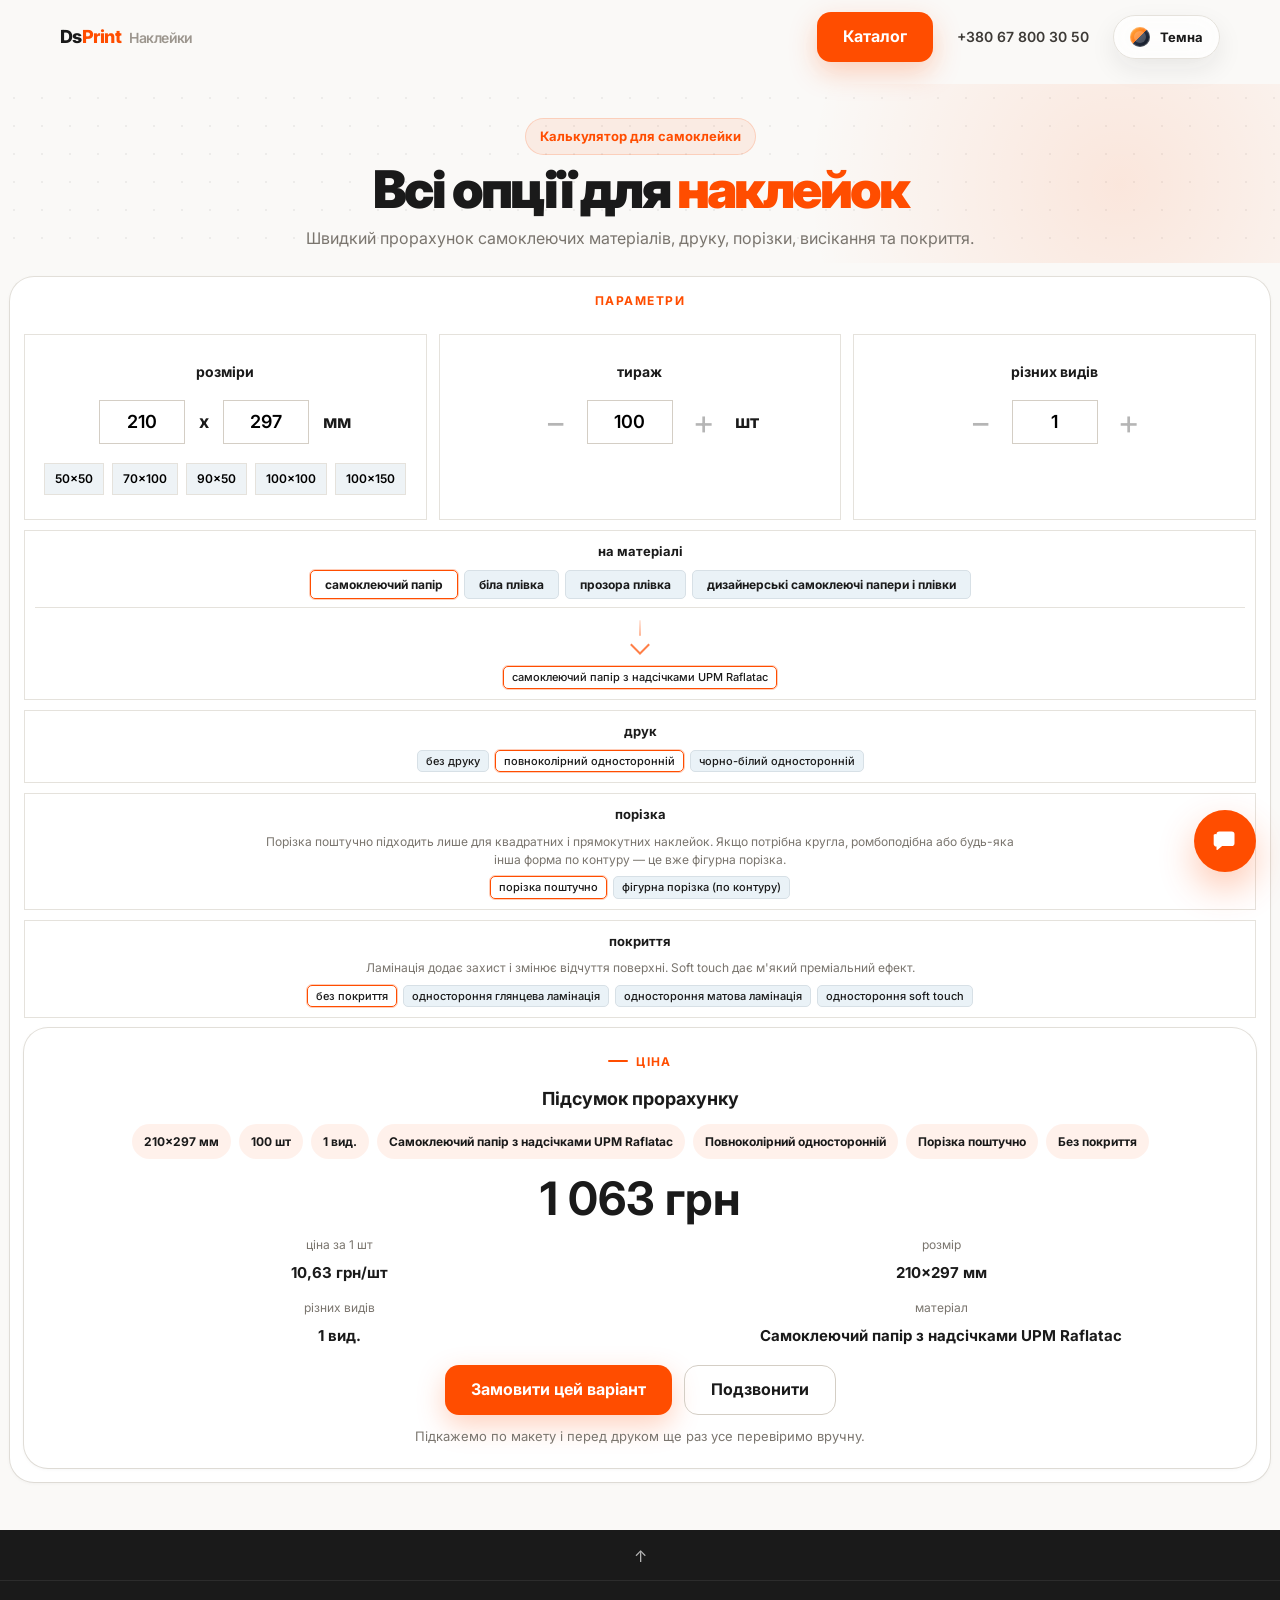
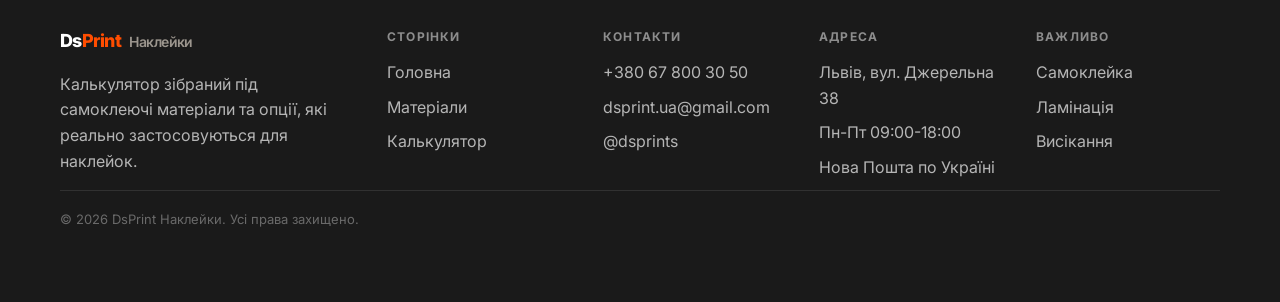
==== commit 78e73a22: "Allow any sticker size input and show warnings below" ====
--- a/calculator.html
+++ b/calculator.html
@@ -52,9 +52,9 @@
             <div class="toolbar-box">
               <label for="customWidth">розміри</label>
               <div class="toolbar-inline">
-                <input id="customWidth" type="text" inputmode="numeric" pattern="[0-9]*" min="20" max="320" value="210" autocomplete="off">
+                <input id="customWidth" type="text" inputmode="numeric" pattern="[0-9]*" min="1" value="210" autocomplete="off">
                 <span>x</span>
-                <input id="customHeight" type="text" inputmode="numeric" pattern="[0-9]*" min="20" max="450" value="297" autocomplete="off">
+                <input id="customHeight" type="text" inputmode="numeric" pattern="[0-9]*" min="1" value="297" autocomplete="off">
                 <strong>мм</strong>
               </div>
               <div class="preset-row">
--- a/assets/styles.css
+++ b/assets/styles.css
@@ -31,7 +31,7 @@
 .step{padding:28px 22px;border-radius:var(--radius-l);background:#fff;box-shadow:0 1px 4px rgba(0,0,0,.05),0 0 0 1px var(--line)}.step-number{display:inline-grid;place-items:center;width:42px;height:42px;margin-bottom:14px;border-radius:12px;background:var(--accent);color:#fff;font-weight:800}
 .field,.select,.range-box{padding:16px 18px;border:1.5px solid var(--line);border-radius:var(--radius-m);background:#fff}.field label,.select label,.range-box label{display:block;margin-bottom:8px;color:var(--text);font-weight:700;font-size:14px}.field input,.field textarea,.select select{width:100%;border:0;outline:0;background:transparent;color:var(--text)}
 .range-meta{display:flex;justify-content:space-between;gap:12px;margin-top:10px;color:var(--muted);font-size:14px}.result-card strong{display:block;margin:8px 0 14px;color:var(--text);font-size:clamp(34px,5vw,46px);line-height:1}
-.calc-form{display:grid;gap:10px}.check-grid{display:grid;gap:14px}.calc-hero{padding-bottom:28px}.calc-hero-wrap,.calc-section{text-align:center}.calc-section .container{width:min(1280px,calc(100% - 20px))}.calc-head{display:grid;gap:2px;justify-items:center}.calc-toolbar{display:grid;gap:12px}.toolbar-box{display:grid;grid-template-rows:28px minmax(58px,auto) minmax(40px,auto);align-items:start;justify-items:center;gap:12px;padding:18px 18px 16px;border:1px solid var(--line);background:#fff;text-align:center}.toolbar-box label{display:flex;align-items:flex-end;justify-content:center;min-height:28px;margin:0;color:var(--text);font-size:14px;font-weight:700;text-transform:lowercase;line-height:1.2}.toolbar-inline{display:flex;align-items:center;justify-content:center;gap:14px;min-height:58px}.toolbar-inline input{width:86px;height:44px;border:1px solid var(--line-strong);text-align:center;font-size:18px;font-weight:600;background:transparent}.toolbar-inline span,.toolbar-inline strong{color:var(--text);font-size:18px;font-weight:700;line-height:1}.step-btn{display:grid;place-items:center;width:34px;height:34px;padding:0;border:0;background:transparent;color:#b5b5b5;font-size:34px;cursor:pointer;line-height:1}.preset-row{display:flex;flex-wrap:wrap;justify-content:center;align-content:start;gap:8px;min-height:40px;margin-top:0}.preset-btn{min-height:32px;padding:5px 10px;border:1px solid var(--line);background:#eef3f6;font-size:12px;font-weight:600;cursor:pointer}.option-block{display:grid;gap:8px;padding:10px;border:1px solid var(--line);background:#fff}.option-block.centered{justify-items:center}.option-block>label{color:var(--text);font-size:13px;font-weight:700;text-transform:lowercase}.option-help{max-width:760px;margin:0;color:var(--muted);font-size:12px;line-height:1.45}.option-subpanel{width:100%;padding-top:6px;border-top:1px solid var(--line)}.material-subpanel{padding-top:10px}.material-subpanel[hidden]{display:none!important}.material-flow-indicator{display:grid;justify-items:center;gap:6px;margin:2px 0 14px}.material-flow-line{display:block;width:2px;height:16px;background:linear-gradient(180deg,rgba(255,77,0,.12) 0%,rgba(255,77,0,.42) 100%);border-radius:999px}.material-flow-arrow{display:block;width:14px;height:14px;border-right:2px solid rgba(255,77,0,.72);border-bottom:2px solid rgba(255,77,0,.72);transform:rotate(45deg);margin-top:-4px}.option-grid{display:flex;flex-wrap:wrap;gap:6px}.option-grid.centered,.check-grid.compact-checks{justify-content:center}.option-pill{padding:4px 8px;border:1px solid #d7e0e6;border-radius:5px;background:#eaf2f7;color:var(--text);font-size:11px;line-height:1.15;font-weight:500;cursor:pointer;transition:.2s}.option-pill.active{outline:1px solid rgba(255,77,0,.28);border-color:var(--accent);background:#fff;color:var(--text)}.category-pill{padding:7px 14px;font-size:12px;font-weight:700}.check-pill{display:flex;align-items:center;gap:10px;padding:10px 12px;border:1px solid var(--line);border-radius:8px;background:#fff;cursor:pointer}.check-pill input{accent-color:var(--accent)}.calc-result.bottom{text-align:center;padding-top:16px}.calc-result[data-tone="warning"]{border:1px solid rgba(255,77,0,.16);background:linear-gradient(180deg,#fff 0%,#fff9f5 100%)}.calc-result[data-tone="warning"] strong[data-total]{max-width:860px;margin:10px auto 14px;padding:18px 20px;border:1px solid rgba(255,77,0,.14);border-radius:20px;background:rgba(255,77,0,.06);color:#8f2d00;font-size:clamp(22px,3.2vw,34px);line-height:1.18;letter-spacing:-.02em;text-wrap:balance}.calc-result[data-tone="warning"] .price-inline b{color:#8f2d00}.calc-result[data-tone="warning"] .calc-result-note{color:#8b6f62}.calc-selection{display:flex;flex-wrap:wrap;justify-content:center;gap:8px;margin:10px 0 16px}.calc-selection-pill{display:inline-flex;align-items:center;padding:8px 12px;border-radius:999px;background:rgba(255,77,0,.08);color:var(--text);font-size:12px;font-weight:700}.calc-selection-empty{color:var(--muted);font-size:13px}.price-inline{display:grid;gap:12px;margin:12px 0}.price-inline span{display:block;margin-bottom:6px;color:var(--muted);font-size:12px;text-transform:lowercase}.price-inline b{color:var(--text);font-size:15px}.calc-breakdown{display:grid;gap:10px;margin:12px 0 0}.calc-breakdown-item{display:flex;align-items:center;justify-content:space-between;gap:12px;padding:12px 14px;border-radius:12px;background:#fff7f2;border:1px solid rgba(255,77,0,.12);text-align:left}.calc-breakdown-item span{color:var(--muted);font-size:13px}.calc-breakdown-item strong{margin:0;color:var(--text);font-size:15px;line-height:1.2}.calc-breakdown-item:last-child{background:rgba(255,77,0,.1);border-color:rgba(255,77,0,.22)}.calc-admin-details{margin-top:12px;text-align:left}.calc-admin-details summary{list-style:none;cursor:pointer;color:var(--muted);font-size:12px;font-weight:600;user-select:none}.calc-admin-details summary::-webkit-details-marker{display:none}.calc-admin-details summary::after{content:"Показати";margin-left:8px;color:var(--accent);font-weight:700}.calc-admin-details[open] summary::after{content:"Сховати"}.calc-result-actions{display:flex;flex-wrap:wrap;justify-content:center;gap:12px;margin-top:16px}.calc-result-note{margin:12px 0 0;color:var(--muted);font-size:13px;line-height:1.5}.calc-summary{display:grid;gap:8px;margin:12px 0 0;padding:12px;border-radius:12px;background:var(--bg-soft);color:var(--body);font-size:12px}.order-layout{width:min(1280px,calc(100% - 20px))}.order-form{display:grid;gap:20px;padding:22px}.order-grid{display:grid;gap:18px}.order-section{display:grid;gap:14px;padding:22px;border-radius:var(--radius-l);border:1px solid var(--line);background:#fff}.order-fields{display:grid;gap:14px}.order-radio-group{display:grid;gap:12px}.order-radio{display:flex;align-items:flex-start;gap:12px;padding:14px 16px;border:1px solid var(--line);border-radius:16px;background:var(--bg-soft);cursor:pointer}.order-radio input{margin-top:3px;accent-color:var(--accent)}.order-radio span{color:var(--text);font-size:14px;line-height:1.45}.order-summary-card{display:grid;gap:14px;align-self:start;padding:24px}.order-summary-lines{display:grid;gap:8px;color:var(--body);font-size:14px}.order-summary-total{display:flex;align-items:center;justify-content:center;min-height:86px;border-radius:20px;background:#fff7f2;color:var(--text);font-size:clamp(24px,3vw,38px);font-weight:800;line-height:1.1;text-align:center}.order-submit{width:100%}.order-note{margin:0;color:var(--muted);font-size:13px;line-height:1.5}.order-hero .hero-title{max-width:980px}.order-hero .hero-sub{max-width:760px}
+.calc-form{display:grid;gap:10px}.check-grid{display:grid;gap:14px}.calc-hero{padding-bottom:28px}.calc-hero-wrap,.calc-section{text-align:center}.calc-section .container{width:min(1280px,calc(100% - 20px))}.calc-head{display:grid;gap:2px;justify-items:center}.calc-toolbar{display:grid;gap:12px}.toolbar-box{display:grid;grid-template-rows:28px minmax(58px,auto) minmax(40px,auto);align-items:start;justify-items:center;gap:12px;padding:18px 18px 16px;border:1px solid var(--line);background:#fff;text-align:center}.toolbar-box label{display:flex;align-items:flex-end;justify-content:center;min-height:28px;margin:0;color:var(--text);font-size:14px;font-weight:700;text-transform:lowercase;line-height:1.2}.toolbar-inline{display:flex;align-items:center;justify-content:center;gap:14px;min-height:58px}.calc-toolbar>.toolbar-box:nth-child(2) .toolbar-inline{padding-left:18px}.toolbar-inline input{width:86px;height:44px;border:1px solid var(--line-strong);text-align:center;font-size:18px;font-weight:600;background:transparent}.toolbar-inline span,.toolbar-inline strong{color:var(--text);font-size:18px;font-weight:700;line-height:1}.step-btn{display:grid;place-items:center;width:34px;height:34px;padding:0;border:0;background:transparent;color:#b5b5b5;font-size:34px;cursor:pointer;line-height:1}.preset-row{display:flex;flex-wrap:wrap;justify-content:center;align-content:start;gap:8px;min-height:40px;margin-top:0}.preset-btn{min-height:32px;padding:5px 10px;border:1px solid var(--line);background:#eef3f6;font-size:12px;font-weight:600;cursor:pointer}.option-block{display:grid;gap:8px;padding:10px;border:1px solid var(--line);background:#fff}.option-block.centered{justify-items:center}.option-block>label{color:var(--text);font-size:13px;font-weight:700;text-transform:lowercase}.option-help{max-width:760px;margin:0;color:var(--muted);font-size:12px;line-height:1.45}.option-subpanel{width:100%;padding-top:6px;border-top:1px solid var(--line)}.material-subpanel{padding-top:10px}.material-subpanel[hidden]{display:none!important}.material-flow-indicator{display:grid;justify-items:center;gap:6px;margin:2px 0 14px}.material-flow-line{display:block;width:2px;height:16px;background:linear-gradient(180deg,rgba(255,77,0,.12) 0%,rgba(255,77,0,.42) 100%);border-radius:999px}.material-flow-arrow{display:block;width:14px;height:14px;border-right:2px solid rgba(255,77,0,.72);border-bottom:2px solid rgba(255,77,0,.72);transform:rotate(45deg);margin-top:-4px}.option-grid{display:flex;flex-wrap:wrap;gap:6px}.option-grid.centered,.check-grid.compact-checks{justify-content:center}.option-pill{padding:4px 8px;border:1px solid #d7e0e6;border-radius:5px;background:#eaf2f7;color:var(--text);font-size:11px;line-height:1.15;font-weight:500;cursor:pointer;transition:.2s}.option-pill.active{outline:1px solid rgba(255,77,0,.28);border-color:var(--accent);background:#fff;color:var(--text)}.category-pill{padding:7px 14px;font-size:12px;font-weight:700}.check-pill{display:flex;align-items:center;gap:10px;padding:10px 12px;border:1px solid var(--line);border-radius:8px;background:#fff;cursor:pointer}.check-pill input{accent-color:var(--accent)}.calc-result.bottom{text-align:center;padding-top:16px}.calc-result[data-tone="warning"]{border:1px solid rgba(255,77,0,.16);background:linear-gradient(180deg,#fff 0%,#fff9f5 100%)}.calc-result[data-tone="warning"] strong[data-total]{max-width:860px;margin:10px auto 14px;padding:18px 20px;border:1px solid rgba(255,77,0,.14);border-radius:20px;background:rgba(255,77,0,.06);color:#8f2d00;font-size:clamp(22px,3.2vw,34px);line-height:1.18;letter-spacing:-.02em;text-wrap:balance}.calc-result[data-tone="warning"] .price-inline b{color:#8f2d00}.calc-result[data-tone="warning"] .calc-result-note{color:#8b6f62}.calc-selection{display:flex;flex-wrap:wrap;justify-content:center;gap:8px;margin:10px 0 16px}.calc-selection-pill{display:inline-flex;align-items:center;padding:8px 12px;border-radius:999px;background:rgba(255,77,0,.08);color:var(--text);font-size:12px;font-weight:700}.calc-selection-empty{color:var(--muted);font-size:13px}.price-inline{display:grid;gap:12px;margin:12px 0}.price-inline span{display:block;margin-bottom:6px;color:var(--muted);font-size:12px;text-transform:lowercase}.price-inline b{color:var(--text);font-size:15px}.calc-breakdown{display:grid;gap:10px;margin:12px 0 0}.calc-breakdown-item{display:flex;align-items:center;justify-content:space-between;gap:12px;padding:12px 14px;border-radius:12px;background:#fff7f2;border:1px solid rgba(255,77,0,.12);text-align:left}.calc-breakdown-item span{color:var(--muted);font-size:13px}.calc-breakdown-item strong{margin:0;color:var(--text);font-size:15px;line-height:1.2}.calc-breakdown-item:last-child{background:rgba(255,77,0,.1);border-color:rgba(255,77,0,.22)}.calc-admin-details{margin-top:12px;text-align:left}.calc-admin-details summary{list-style:none;cursor:pointer;color:var(--muted);font-size:12px;font-weight:600;user-select:none}.calc-admin-details summary::-webkit-details-marker{display:none}.calc-admin-details summary::after{content:"Показати";margin-left:8px;color:var(--accent);font-weight:700}.calc-admin-details[open] summary::after{content:"Сховати"}.calc-result-actions{display:flex;flex-wrap:wrap;justify-content:center;gap:12px;margin-top:16px}.calc-result-note{margin:12px 0 0;color:var(--muted);font-size:13px;line-height:1.5}.calc-summary{display:grid;gap:8px;margin:12px 0 0;padding:12px;border-radius:12px;background:var(--bg-soft);color:var(--body);font-size:12px}.order-layout{width:min(1280px,calc(100% - 20px))}.order-form{display:grid;gap:20px;padding:22px}.order-grid{display:grid;gap:18px}.order-section{display:grid;gap:14px;padding:22px;border-radius:var(--radius-l);border:1px solid var(--line);background:#fff}.order-fields{display:grid;gap:14px}.order-radio-group{display:grid;gap:12px}.order-radio{display:flex;align-items:flex-start;gap:12px;padding:14px 16px;border:1px solid var(--line);border-radius:16px;background:var(--bg-soft);cursor:pointer}.order-radio input{margin-top:3px;accent-color:var(--accent)}.order-radio span{color:var(--text);font-size:14px;line-height:1.45}.order-summary-card{display:grid;gap:14px;align-self:start;padding:24px}.order-summary-lines{display:grid;gap:8px;color:var(--body);font-size:14px}.order-summary-total{display:flex;align-items:center;justify-content:center;min-height:86px;border-radius:20px;background:#fff7f2;color:var(--text);font-size:clamp(24px,3vw,38px);font-weight:800;line-height:1.1;text-align:center}.order-submit{width:100%}.order-note{margin:0;color:var(--muted);font-size:13px;line-height:1.5}.order-hero .hero-title{max-width:980px}.order-hero .hero-sub{max-width:760px}
 .filter-row{display:flex;flex-wrap:wrap;gap:12px;margin-bottom:30px}.filter-btn{padding:12px 18px;border:1.5px solid var(--line-strong);border-radius:999px;background:transparent;font-weight:700;cursor:pointer}.filter-btn.active{border-color:var(--accent);background:var(--accent);color:#fff}.gallery-item[hidden]{display:none}
 .materials-page .hero{padding:44px 0 18px}
 .materials-page .hero-wrap{display:grid;gap:10px}
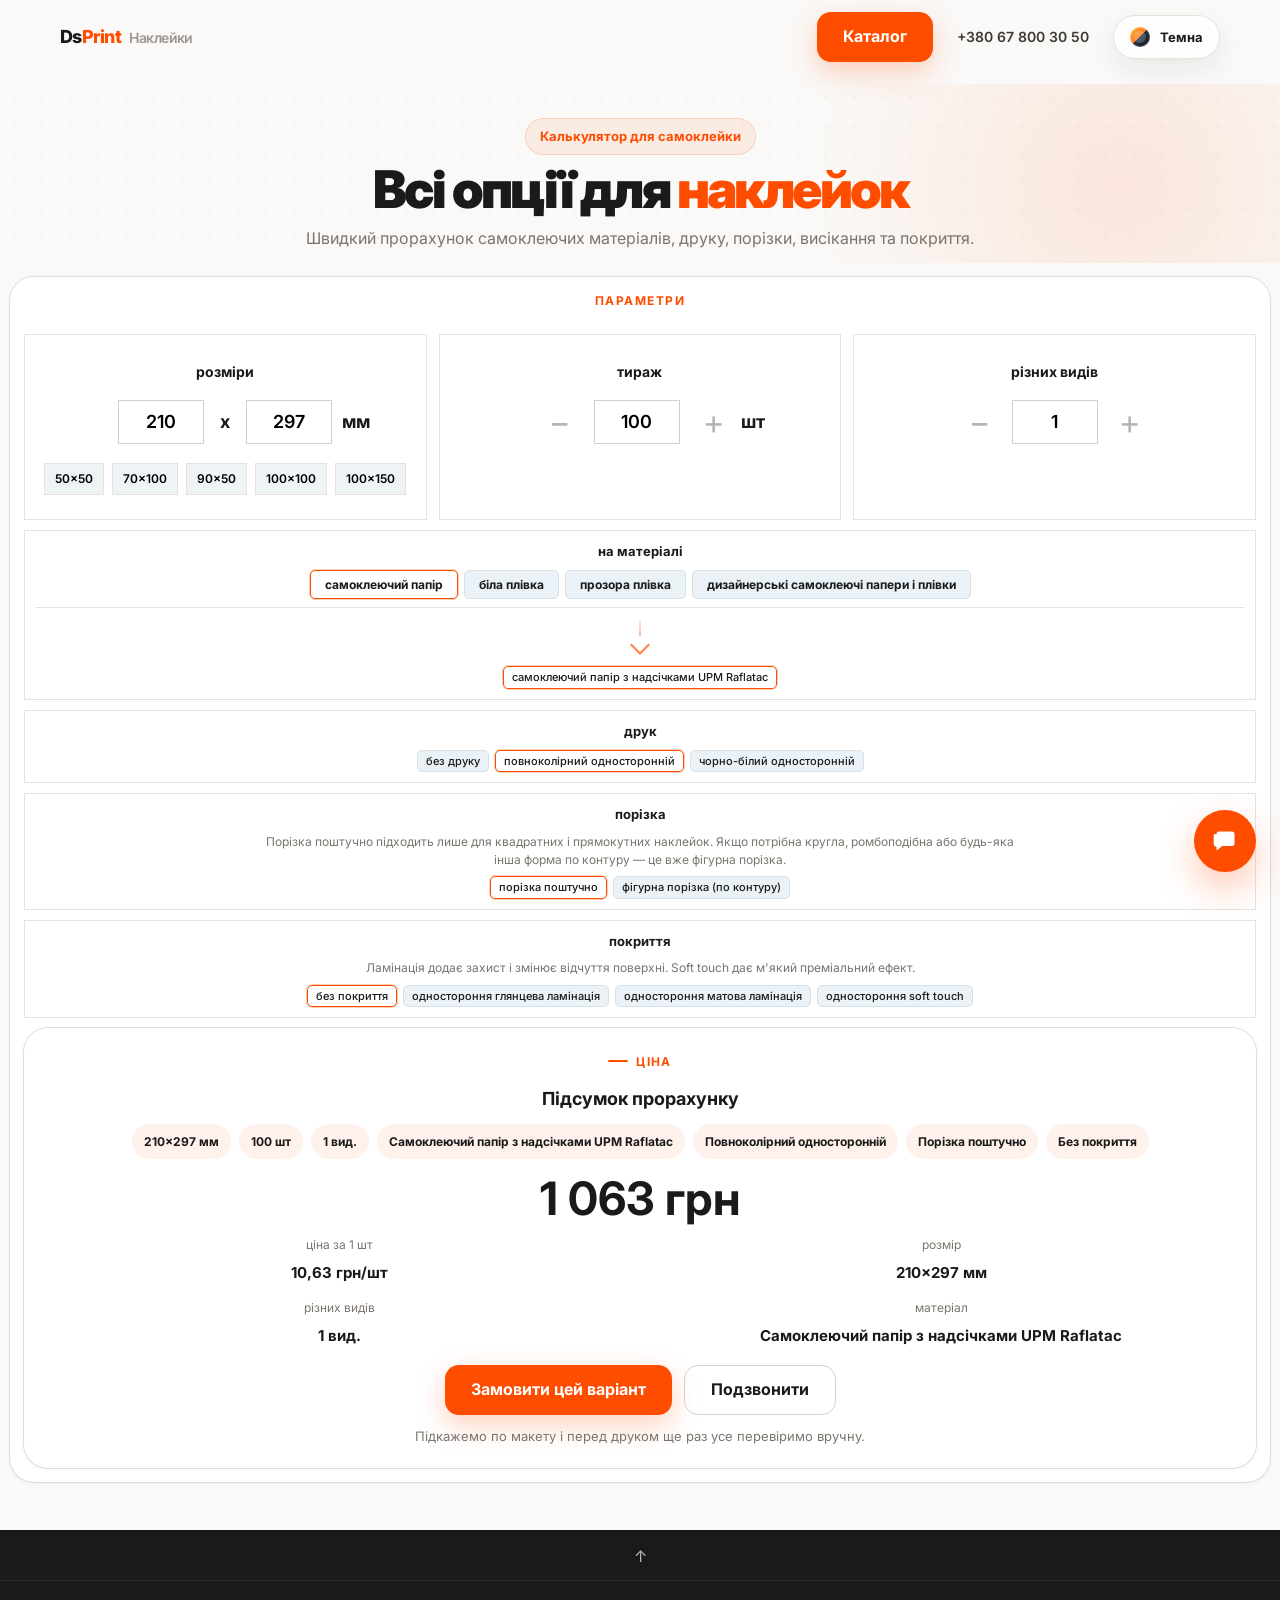
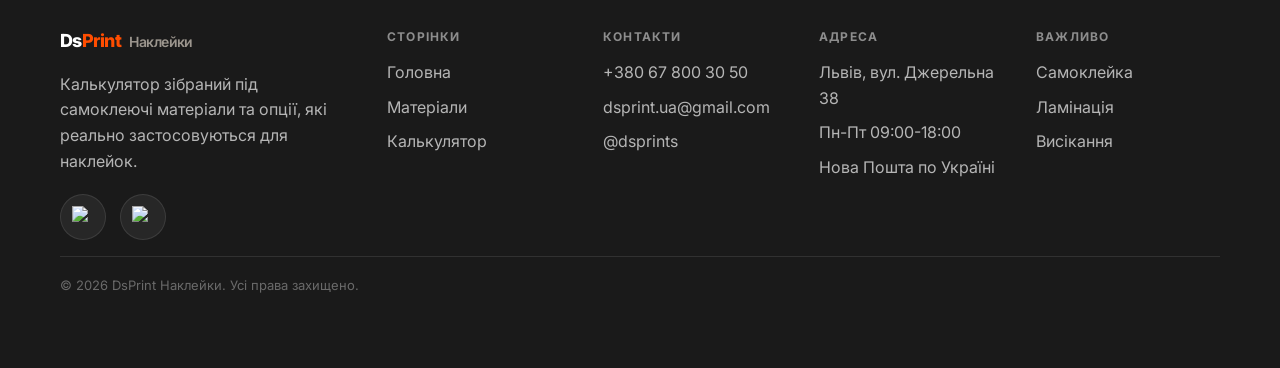
==== commit 8cae9b93: "Restore footer icon sizing and bust CSS cache" ====
--- a/calculator.html
+++ b/calculator.html
@@ -20,7 +20,7 @@
   <link rel="preconnect" href="https://fonts.googleapis.com">
   <link rel="preconnect" href="https://fonts.gstatic.com" crossorigin>
   <link href="https://fonts.googleapis.com/css2?family=Inter:wght@400;500;600;700;800;900&display=swap" rel="stylesheet">
-  <link rel="stylesheet" href="assets/styles.css?v=20260402a">
+  <link rel="stylesheet" href="assets/styles.css?v=20260426b">
 </head>
 <body id="top">
   <header class="site-header" data-header>
--- a/assets/styles.css
+++ b/assets/styles.css
@@ -31,7 +31,7 @@
 .step{padding:28px 22px;border-radius:var(--radius-l);background:#fff;box-shadow:0 1px 4px rgba(0,0,0,.05),0 0 0 1px var(--line)}.step-number{display:inline-grid;place-items:center;width:42px;height:42px;margin-bottom:14px;border-radius:12px;background:var(--accent);color:#fff;font-weight:800}
 .field,.select,.range-box{padding:16px 18px;border:1.5px solid var(--line);border-radius:var(--radius-m);background:#fff}.field label,.select label,.range-box label{display:block;margin-bottom:8px;color:var(--text);font-weight:700;font-size:14px}.field input,.field textarea,.select select{width:100%;border:0;outline:0;background:transparent;color:var(--text)}
 .range-meta{display:flex;justify-content:space-between;gap:12px;margin-top:10px;color:var(--muted);font-size:14px}.result-card strong{display:block;margin:8px 0 14px;color:var(--text);font-size:clamp(34px,5vw,46px);line-height:1}
-.calc-form{display:grid;gap:10px}.check-grid{display:grid;gap:14px}.calc-hero{padding-bottom:28px}.calc-hero-wrap,.calc-section{text-align:center}.calc-section .container{width:min(1280px,calc(100% - 20px))}.calc-head{display:grid;gap:2px;justify-items:center}.calc-toolbar{display:grid;gap:12px}.toolbar-box{display:grid;grid-template-rows:28px minmax(58px,auto) minmax(40px,auto);align-items:start;justify-items:center;gap:12px;padding:18px 18px 16px;border:1px solid var(--line);background:#fff;text-align:center}.toolbar-box label{display:flex;align-items:flex-end;justify-content:center;min-height:28px;margin:0;color:var(--text);font-size:14px;font-weight:700;text-transform:lowercase;line-height:1.2}.toolbar-inline{display:flex;align-items:center;justify-content:center;gap:14px;min-height:58px}.calc-toolbar>.toolbar-box:nth-child(2) .toolbar-inline{padding-left:18px}.toolbar-inline input{width:86px;height:44px;border:1px solid var(--line-strong);text-align:center;font-size:18px;font-weight:600;background:transparent}.toolbar-inline span,.toolbar-inline strong{color:var(--text);font-size:18px;font-weight:700;line-height:1}.step-btn{display:grid;place-items:center;width:34px;height:34px;padding:0;border:0;background:transparent;color:#b5b5b5;font-size:34px;cursor:pointer;line-height:1}.preset-row{display:flex;flex-wrap:wrap;justify-content:center;align-content:start;gap:8px;min-height:40px;margin-top:0}.preset-btn{min-height:32px;padding:5px 10px;border:1px solid var(--line);background:#eef3f6;font-size:12px;font-weight:600;cursor:pointer}.option-block{display:grid;gap:8px;padding:10px;border:1px solid var(--line);background:#fff}.option-block.centered{justify-items:center}.option-block>label{color:var(--text);font-size:13px;font-weight:700;text-transform:lowercase}.option-help{max-width:760px;margin:0;color:var(--muted);font-size:12px;line-height:1.45}.option-subpanel{width:100%;padding-top:6px;border-top:1px solid var(--line)}.material-subpanel{padding-top:10px}.material-subpanel[hidden]{display:none!important}.material-flow-indicator{display:grid;justify-items:center;gap:6px;margin:2px 0 14px}.material-flow-line{display:block;width:2px;height:16px;background:linear-gradient(180deg,rgba(255,77,0,.12) 0%,rgba(255,77,0,.42) 100%);border-radius:999px}.material-flow-arrow{display:block;width:14px;height:14px;border-right:2px solid rgba(255,77,0,.72);border-bottom:2px solid rgba(255,77,0,.72);transform:rotate(45deg);margin-top:-4px}.option-grid{display:flex;flex-wrap:wrap;gap:6px}.option-grid.centered,.check-grid.compact-checks{justify-content:center}.option-pill{padding:4px 8px;border:1px solid #d7e0e6;border-radius:5px;background:#eaf2f7;color:var(--text);font-size:11px;line-height:1.15;font-weight:500;cursor:pointer;transition:.2s}.option-pill.active{outline:1px solid rgba(255,77,0,.28);border-color:var(--accent);background:#fff;color:var(--text)}.category-pill{padding:7px 14px;font-size:12px;font-weight:700}.check-pill{display:flex;align-items:center;gap:10px;padding:10px 12px;border:1px solid var(--line);border-radius:8px;background:#fff;cursor:pointer}.check-pill input{accent-color:var(--accent)}.calc-result.bottom{text-align:center;padding-top:16px}.calc-result[data-tone="warning"]{border:1px solid rgba(255,77,0,.16);background:linear-gradient(180deg,#fff 0%,#fff9f5 100%)}.calc-result[data-tone="warning"] strong[data-total]{max-width:860px;margin:10px auto 14px;padding:18px 20px;border:1px solid rgba(255,77,0,.14);border-radius:20px;background:rgba(255,77,0,.06);color:#8f2d00;font-size:clamp(22px,3.2vw,34px);line-height:1.18;letter-spacing:-.02em;text-wrap:balance}.calc-result[data-tone="warning"] .price-inline b{color:#8f2d00}.calc-result[data-tone="warning"] .calc-result-note{color:#8b6f62}.calc-selection{display:flex;flex-wrap:wrap;justify-content:center;gap:8px;margin:10px 0 16px}.calc-selection-pill{display:inline-flex;align-items:center;padding:8px 12px;border-radius:999px;background:rgba(255,77,0,.08);color:var(--text);font-size:12px;font-weight:700}.calc-selection-empty{color:var(--muted);font-size:13px}.price-inline{display:grid;gap:12px;margin:12px 0}.price-inline span{display:block;margin-bottom:6px;color:var(--muted);font-size:12px;text-transform:lowercase}.price-inline b{color:var(--text);font-size:15px}.calc-breakdown{display:grid;gap:10px;margin:12px 0 0}.calc-breakdown-item{display:flex;align-items:center;justify-content:space-between;gap:12px;padding:12px 14px;border-radius:12px;background:#fff7f2;border:1px solid rgba(255,77,0,.12);text-align:left}.calc-breakdown-item span{color:var(--muted);font-size:13px}.calc-breakdown-item strong{margin:0;color:var(--text);font-size:15px;line-height:1.2}.calc-breakdown-item:last-child{background:rgba(255,77,0,.1);border-color:rgba(255,77,0,.22)}.calc-admin-details{margin-top:12px;text-align:left}.calc-admin-details summary{list-style:none;cursor:pointer;color:var(--muted);font-size:12px;font-weight:600;user-select:none}.calc-admin-details summary::-webkit-details-marker{display:none}.calc-admin-details summary::after{content:"Показати";margin-left:8px;color:var(--accent);font-weight:700}.calc-admin-details[open] summary::after{content:"Сховати"}.calc-result-actions{display:flex;flex-wrap:wrap;justify-content:center;gap:12px;margin-top:16px}.calc-result-note{margin:12px 0 0;color:var(--muted);font-size:13px;line-height:1.5}.calc-summary{display:grid;gap:8px;margin:12px 0 0;padding:12px;border-radius:12px;background:var(--bg-soft);color:var(--body);font-size:12px}.order-layout{width:min(1280px,calc(100% - 20px))}.order-form{display:grid;gap:20px;padding:22px}.order-grid{display:grid;gap:18px}.order-section{display:grid;gap:14px;padding:22px;border-radius:var(--radius-l);border:1px solid var(--line);background:#fff}.order-fields{display:grid;gap:14px}.order-radio-group{display:grid;gap:12px}.order-radio{display:flex;align-items:flex-start;gap:12px;padding:14px 16px;border:1px solid var(--line);border-radius:16px;background:var(--bg-soft);cursor:pointer}.order-radio input{margin-top:3px;accent-color:var(--accent)}.order-radio span{color:var(--text);font-size:14px;line-height:1.45}.order-summary-card{display:grid;gap:14px;align-self:start;padding:24px}.order-summary-lines{display:grid;gap:8px;color:var(--body);font-size:14px}.order-summary-total{display:flex;align-items:center;justify-content:center;min-height:86px;border-radius:20px;background:#fff7f2;color:var(--text);font-size:clamp(24px,3vw,38px);font-weight:800;line-height:1.1;text-align:center}.order-submit{width:100%}.order-note{margin:0;color:var(--muted);font-size:13px;line-height:1.5}.order-hero .hero-title{max-width:980px}.order-hero .hero-sub{max-width:760px}
+.calc-form{display:grid;gap:10px}.check-grid{display:grid;gap:14px}.calc-hero{padding-bottom:28px}.calc-hero-wrap,.calc-section{text-align:center}.calc-section .container{width:min(1280px,calc(100% - 20px))}.calc-head{display:grid;gap:2px;justify-items:center}.calc-toolbar{display:grid;gap:12px}.toolbar-box{display:grid;grid-template-rows:28px minmax(58px,auto) minmax(40px,auto);align-items:start;justify-items:center;gap:12px;padding:18px 18px 16px;border:1px solid var(--line);background:#fff;text-align:center}.toolbar-box label{display:flex;align-items:flex-end;justify-content:center;min-height:28px;margin:0;color:var(--text);font-size:14px;font-weight:700;text-transform:lowercase;line-height:1.2}.calc-toolbar>.toolbar-box:first-child{--toolbar-group-width:300px}.calc-toolbar>.toolbar-box:nth-child(2){--toolbar-group-width:188px}.calc-toolbar>.toolbar-box:nth-child(3){--toolbar-group-width:184px}.calc-toolbar>.toolbar-box:first-child label,.calc-toolbar>.toolbar-box:nth-child(2) label,.calc-toolbar>.toolbar-box:nth-child(3) label{width:var(--toolbar-group-width);max-width:100%;transform:none}.toolbar-inline{display:flex;align-items:center;justify-content:center;gap:14px;min-height:58px;position:relative}.calc-toolbar>.toolbar-box:first-child .toolbar-inline,.calc-toolbar>.toolbar-box:nth-child(2) .toolbar-inline,.calc-toolbar>.toolbar-box:nth-child(3) .toolbar-inline{width:var(--toolbar-group-width);max-width:100%;justify-content:space-between;transform:none;padding-left:0}.calc-toolbar>.toolbar-box:first-child .toolbar-inline{width:auto;max-width:100%;justify-content:center;gap:16px}.calc-toolbar>.toolbar-box:nth-child(2) .toolbar-inline{transform:translateX(-3px)}.calc-toolbar>.toolbar-box:first-child .toolbar-inline strong,.calc-toolbar>.toolbar-box:nth-child(2) .toolbar-inline strong{display:block;position:absolute;top:50%;left:calc(100% + 10px);transform:translateY(-50%);white-space:nowrap}.toolbar-inline input{width:86px;height:44px;border:1px solid var(--line-strong);text-align:center;font-size:18px;font-weight:600;background:transparent}.toolbar-inline span,.toolbar-inline strong{color:var(--text);font-size:18px;font-weight:700;line-height:1}.step-btn{display:grid;place-items:center;width:34px;height:34px;padding:0;border:0;background:transparent;color:#b5b5b5;font-size:34px;cursor:pointer;line-height:1}.preset-row{display:flex;flex-wrap:wrap;justify-content:center;align-content:start;gap:8px;min-height:40px;margin-top:0}.preset-btn{min-height:32px;padding:5px 10px;border:1px solid var(--line);background:#eef3f6;font-size:12px;font-weight:600;cursor:pointer}.option-block{display:grid;gap:8px;padding:10px;border:1px solid var(--line);background:#fff}.option-block.centered{justify-items:center}.option-block>label{color:var(--text);font-size:13px;font-weight:700;text-transform:lowercase}.option-help{max-width:760px;margin:0;color:var(--muted);font-size:12px;line-height:1.45}.option-subpanel{width:100%;padding-top:6px;border-top:1px solid var(--line)}.material-subpanel{padding-top:10px}.material-subpanel[hidden]{display:none!important}.material-flow-indicator{display:grid;justify-items:center;gap:6px;margin:2px 0 14px}.material-flow-line{display:block;width:2px;height:16px;background:linear-gradient(180deg,rgba(255,77,0,.12) 0%,rgba(255,77,0,.42) 100%);border-radius:999px}.material-flow-arrow{display:block;width:14px;height:14px;border-right:2px solid rgba(255,77,0,.72);border-bottom:2px solid rgba(255,77,0,.72);transform:rotate(45deg);margin-top:-4px}.option-grid{display:flex;flex-wrap:wrap;gap:6px}.option-grid.centered,.check-grid.compact-checks{justify-content:center}.option-pill{padding:4px 8px;border:1px solid #d7e0e6;border-radius:5px;background:#eaf2f7;color:var(--text);font-size:11px;line-height:1.15;font-weight:500;cursor:pointer;transition:.2s}.option-pill.active{outline:1px solid rgba(255,77,0,.28);border-color:var(--accent);background:#fff;color:var(--text)}.category-pill{padding:7px 14px;font-size:12px;font-weight:700}.check-pill{display:flex;align-items:center;gap:10px;padding:10px 12px;border:1px solid var(--line);border-radius:8px;background:#fff;cursor:pointer}.check-pill input{accent-color:var(--accent)}.calc-result.bottom{text-align:center;padding-top:16px}.calc-result[data-tone="warning"]{border:1px solid rgba(255,77,0,.16);background:linear-gradient(180deg,#fff 0%,#fff9f5 100%)}.calc-result[data-tone="warning"] strong[data-total]{max-width:860px;margin:10px auto 14px;padding:18px 20px;border:1px solid rgba(255,77,0,.14);border-radius:20px;background:rgba(255,77,0,.06);color:#8f2d00;font-size:clamp(22px,3.2vw,34px);line-height:1.18;letter-spacing:-.02em;text-wrap:balance}.calc-result[data-tone="warning"] .price-inline b{color:#8f2d00}.calc-result[data-tone="warning"] .calc-result-note{color:#8b6f62}.calc-selection{display:flex;flex-wrap:wrap;justify-content:center;gap:8px;margin:10px 0 16px}.calc-selection-pill{display:inline-flex;align-items:center;padding:8px 12px;border-radius:999px;background:rgba(255,77,0,.08);color:var(--text);font-size:12px;font-weight:700}.calc-selection-empty{color:var(--muted);font-size:13px}.price-inline{display:grid;gap:12px;margin:12px 0}.price-inline span{display:block;margin-bottom:6px;color:var(--muted);font-size:12px;text-transform:lowercase}.price-inline b{color:var(--text);font-size:15px}.calc-breakdown{display:grid;gap:10px;margin:12px 0 0}.calc-breakdown-item{display:flex;align-items:center;justify-content:space-between;gap:12px;padding:12px 14px;border-radius:12px;background:#fff7f2;border:1px solid rgba(255,77,0,.12);text-align:left}.calc-breakdown-item span{color:var(--muted);font-size:13px}.calc-breakdown-item strong{margin:0;color:var(--text);font-size:15px;line-height:1.2}.calc-breakdown-item:last-child{background:rgba(255,77,0,.1);border-color:rgba(255,77,0,.22)}.calc-admin-details{margin-top:12px;text-align:left}.calc-admin-details summary{list-style:none;cursor:pointer;color:var(--muted);font-size:12px;font-weight:600;user-select:none}.calc-admin-details summary::-webkit-details-marker{display:none}.calc-admin-details summary::after{content:"Показати";margin-left:8px;color:var(--accent);font-weight:700}.calc-admin-details[open] summary::after{content:"Сховати"}.calc-result-actions{display:flex;flex-wrap:wrap;justify-content:center;gap:12px;margin-top:16px}.calc-result-note{margin:12px 0 0;color:var(--muted);font-size:13px;line-height:1.5}.calc-summary{display:grid;gap:8px;margin:12px 0 0;padding:12px;border-radius:12px;background:var(--bg-soft);color:var(--body);font-size:12px}.order-layout{width:min(1280px,calc(100% - 20px))}.order-form{display:grid;gap:20px;padding:22px}.order-grid{display:grid;gap:18px}.order-section{display:grid;gap:14px;padding:22px;border-radius:var(--radius-l);border:1px solid var(--line);background:#fff}.order-fields{display:grid;gap:14px}.order-radio-group{display:grid;gap:12px}.order-radio{display:flex;align-items:flex-start;gap:12px;padding:14px 16px;border:1px solid var(--line);border-radius:16px;background:var(--bg-soft);cursor:pointer}.order-radio input{margin-top:3px;accent-color:var(--accent)}.order-radio span{color:var(--text);font-size:14px;line-height:1.45}.order-summary-card{display:grid;gap:14px;align-self:start;padding:24px}.order-summary-lines{display:grid;gap:8px;color:var(--body);font-size:14px}.order-summary-total{display:flex;align-items:center;justify-content:center;min-height:86px;border-radius:20px;background:#fff7f2;color:var(--text);font-size:clamp(24px,3vw,38px);font-weight:800;line-height:1.1;text-align:center}.order-submit{width:100%}.order-note{margin:0;color:var(--muted);font-size:13px;line-height:1.5}.order-hero .hero-title{max-width:980px}.order-hero .hero-sub{max-width:760px}
 .filter-row{display:flex;flex-wrap:wrap;gap:12px;margin-bottom:30px}.filter-btn{padding:12px 18px;border:1.5px solid var(--line-strong);border-radius:999px;background:transparent;font-weight:700;cursor:pointer}.filter-btn.active{border-color:var(--accent);background:var(--accent);color:#fff}.gallery-item[hidden]{display:none}
 .materials-page .hero{padding:44px 0 18px}
 .materials-page .hero-wrap{display:grid;gap:10px}
@@ -50,16 +50,16 @@
 .lightbox-close{position:absolute;top:10px;right:10px;z-index:2;width:42px;height:42px;border:0;border-radius:999px;background:rgba(26,26,26,.82);color:#fff;font-size:28px;line-height:1;cursor:pointer;display:grid;place-items:center}
 .contact-fab{position:fixed;right:24px;bottom:28px;z-index:990;display:flex;flex-direction:column;align-items:flex-end;gap:10px}.fab-panel,.callback-form{display:none}.fab-panel.open,.callback-form.open{display:grid;gap:10px}
 .fab-trigger{-webkit-appearance:none;appearance:none;display:inline-grid;place-items:center;flex:0 0 auto;width:62px;height:62px;padding:0;border:0;border-radius:999px;overflow:hidden;background:var(--accent);background-clip:padding-box;color:#fff;box-shadow:0 16px 36px rgba(255,77,0,.3);cursor:pointer;transition:transform .25s ease,box-shadow .25s ease,background-color .25s ease}.fab-trigger:hover{background:var(--accent-dark);transform:translateY(-2px)}.fab-trigger svg{display:block;width:27px;height:27px}.fab-trigger::before{content:none}
-.fab-pill{display:inline-flex;align-items:center;gap:10px;padding:7px 14px;border:2px solid #fff;border-radius:999px;background:#1a1a1a;color:#fff;box-shadow:0 4px 12px rgba(0,0,0,.35);font-size:13px;font-weight:600}.fab-pill .icon,.social-pill .icon{display:inline-grid;place-items:center;width:28px;height:28px;border-radius:50%;color:#fff;font-size:11px;font-weight:700}.fab-pill .icon img,.fab-pill .icon svg{width:16px;height:16px;display:block}.icon.cb{background:var(--accent)}.icon.tg{background:#229ed9}.icon.vb{background:#7360f2}.icon.ig{background:#d9487c}.callback-form{width:min(280px,calc(100vw - 32px));padding:18px;border-radius:18px;background:#fff;box-shadow:var(--shadow)}
+.fab-pill{display:inline-flex;align-items:center;gap:10px;padding:7px 14px;border:2px solid #fff;border-radius:999px;background:#1a1a1a;color:#fff;box-shadow:0 4px 12px rgba(0,0,0,.35);font-size:13px;font-weight:600}.fab-pill .icon,.social-pill .icon{display:inline-grid;place-items:center;width:28px;height:28px;border-radius:50%;color:#fff;font-size:11px;font-weight:700}.fab-pill .icon img,.fab-pill .icon svg,.social-pill img,.social-pill svg{width:22px;height:22px;display:block}.fab-pill .icon img,.fab-pill .icon svg{width:16px;height:16px}.icon.cb{background:var(--accent)}.icon.tg{background:#229ed9}.icon.vb{background:#7360f2}.icon.ig{background:#d9487c}.callback-form{width:min(280px,calc(100vw - 32px));padding:18px;border-radius:18px;background:#fff;box-shadow:var(--shadow)}
 .material-subpanel{scroll-margin-top:120px}
-.footer{background:#1a1a1a;color:rgba(255,255,255,.76)}.back-top{display:block;width:100%;padding:14px 0 10px;text-align:center;border-bottom:1px solid rgba(255,255,255,.08);color:rgba(255,255,255,.45)}.footer-main{padding:46px 0}.footer-grid{gap:32px}.footer h4{margin:0 0 14px;color:rgba(255,255,255,.5);font-size:12px;font-weight:700;letter-spacing:.1em;text-transform:uppercase}.footer p,.footer a,.footer li{color:rgba(255,255,255,.68)}.footer ul{margin:0;padding:0;list-style:none;display:grid;gap:9px}.social-pill{display:inline-flex;align-items:center;justify-content:center;width:46px;height:46px;border-radius:50%;background:rgba(255,255,255,.06);border:1px solid rgba(255,255,255,.1);transition:background .2s ease,border-color .2s ease,transform .2s ease}.social-pill:hover{background:rgba(255,255,255,.12);border-color:rgba(255,255,255,.18);transform:translateY(-1px)}.social-pill img{width:22px;height:22px;display:block}.footer-bottom{padding:18px 0 26px;border-top:1px solid rgba(255,255,255,.1);color:rgba(255,255,255,.35);font-size:13px}
-.reveal{opacity:0;transform:translateY(10px);transition:opacity .42s ease-out,transform .42s ease-out;transition-delay:var(--reveal-delay,0ms);will-change:opacity,transform}.reveal-left{transform:translateX(-10px)}.reveal-right{transform:translateX(10px)}.reveal-scale{transform:scale(.992)}.reveal.is-visible{opacity:1;transform:none}
+.footer{background:#1a1a1a;color:rgba(255,255,255,.76)}.back-top{display:block;width:100%;padding:14px 0 10px;text-align:center;border-bottom:1px solid rgba(255,255,255,.08);color:rgba(255,255,255,.45)}.footer-main{padding:46px 0}.footer-grid{gap:32px}.footer h4{margin:0 0 14px;color:rgba(255,255,255,.5);font-size:12px;font-weight:700;letter-spacing:.1em;text-transform:uppercase}.footer p,.footer a,.footer li{color:rgba(255,255,255,.68)}.footer ul{margin:0;padding:0;list-style:none;display:grid;gap:9px}.footer-social{align-items:center;gap:14px;margin-top:20px}.footer-social .social-pill{display:inline-flex;align-items:center;justify-content:center;width:46px;height:46px;padding:0;border-radius:50%;background:rgba(255,255,255,.06);border:1px solid rgba(255,255,255,.1);box-shadow:none;transition:background .2s ease,border-color .2s ease,transform .22s ease}.footer-social .social-pill:hover{background:rgba(255,255,255,.12);border-color:rgba(255,255,255,.18);transform:translateY(-1px)}.footer-social .social-pill img{width:22px;height:22px;display:block}.footer-bottom{margin-top:16px;padding:18px 0 26px;border-top:1px solid rgba(255,255,255,.1);color:rgba(255,255,255,.35);font-size:13px}
+.reveal{opacity:0;transform:translate3d(0,18px,0);transition:opacity .64s cubic-bezier(.16,1,.3,1),transform .64s cubic-bezier(.16,1,.3,1);transition-delay:var(--reveal-delay,0ms);will-change:opacity,transform;backface-visibility:hidden}.reveal-up{transform:translate3d(0,22px,0)}.reveal-left{transform:translate3d(-18px,0,0)}.reveal-right{transform:translate3d(18px,0,0)}.reveal-scale{transform:translate3d(0,14px,0) scale(.985)}.reveal.is-visible{opacity:1;transform:translate3d(0,0,0) scale(1)}
 .big-card,.card,.catalog-card,.gallery-card,.use-case-card,.feature,.mosaic-card,.stats-card,.materials-card,.hero-stat{transition:transform .28s cubic-bezier(.22,1,.36,1),box-shadow .28s ease,border-color .28s ease}.big-card:hover,.card:hover,.catalog-card:hover,.gallery-card:hover,.use-case-card:hover,.stats-card:hover,.materials-card:hover{transform:translateY(-3px);box-shadow:0 14px 34px rgba(26,26,26,.08);border-color:rgba(255,77,0,.18)}.hero-stat:hover{transform:none;box-shadow:none;border-color:transparent}.feature:hover,.mosaic-card:hover{transform:translateY(-2px)}
 .feature-image,.mosaic-card,.catalog-image-btn,.catalog-card-image,.materials-card img,.card img{overflow:hidden}.feature-image img,.mosaic-card img,.catalog-image-btn img,.catalog-card-image img,.materials-card img,.card img{transition:transform .7s cubic-bezier(.22,1,.36,1),filter .4s ease}.feature:hover .feature-image img,.mosaic-card:hover img,.catalog-card:hover .catalog-image-btn img,.materials-card:hover img,.card:hover img{transform:scale(1.02)}
 .btn,.filter-button,.pill-button,.fab-pill,.social-pill,.nav-links a{transition:transform .28s ease,box-shadow .28s ease,background-color .28s ease,border-color .28s ease,color .28s ease}
 @media (min-width:768px){.hero-stats,.steps,.footer-grid,.calc-grid,.metric-row{grid-template-columns:repeat(2,minmax(0,1fr))}.hero-stats{column-gap:28px;row-gap:18px;justify-items:stretch}.hero-stat,.hero-stat-center{max-width:none}.use-cases-grid{grid-template-columns:repeat(2,minmax(0,1fr))}.big-grid{grid-template-columns:repeat(2,minmax(0,1fr))}.card-grid,.catalog-grid,.gallery-grid,.materials-grid,.mosaic-grid{grid-template-columns:repeat(2,minmax(0,1fr))}.mosaic-card:nth-child(1){order:1}.mosaic-card:nth-child(2){order:2}.mosaic-card:nth-child(3){order:5}.mosaic-card:nth-child(4){order:3}.mosaic-card:nth-child(5){order:4}.mosaic-card:nth-child(6){order:6}.calc-toolbar{grid-template-columns:repeat(3,minmax(0,1fr));justify-content:stretch;max-width:none;width:100%;margin:0;align-items:stretch}.toolbar-box{min-height:178px}.price-inline,.order-fields{grid-template-columns:repeat(2,minmax(0,1fr))}.check-grid{grid-template-columns:repeat(2,minmax(0,1fr))}}
 @media (min-width:1024px){.nav-toggle,.nav-menu{display:none!important}.nav-links{display:flex}.hero-stats{grid-template-columns:repeat(4,max-content);justify-content:center;justify-items:center;column-gap:44px;row-gap:20px;width:fit-content;max-width:100%}.hero-stat,.hero-stat-center{width:max-content;max-width:none}.hero-stat-center{justify-self:center;align-items:center}.hero-stat-center strong,.hero-stat-center span{width:max-content;text-align:center}.metric-row{grid-template-columns:repeat(4,minmax(0,1fr))}.use-cases-grid{grid-template-columns:repeat(4,minmax(0,1fr))}.card-grid{grid-template-columns:repeat(3,minmax(0,1fr))}.materials-grid{grid-template-columns:repeat(4,minmax(0,1fr))}.catalog-grid,.gallery-grid{grid-template-columns:repeat(3,minmax(0,1fr))}.steps{grid-template-columns:repeat(4,minmax(0,1fr))}.feature{grid-template-columns:repeat(2,minmax(0,1fr));min-height:340px}.feature.reverse .feature-image{order:2}.feature.reverse .feature-body{order:1}.feature-body{padding:44px}.mosaic-grid{grid-template-columns:repeat(2,minmax(320px,520px));justify-content:center}.mosaic-card:nth-child(4),.mosaic-card:nth-child(6){min-height:280px}.footer-grid{grid-template-columns:1.6fr 1fr 1fr 1fr 1fr}.order-form{grid-template-columns:minmax(0,1.2fr) 360px;align-items:start}.order-summary-card{position:sticky;top:110px}}
-@media (max-width:767px){.hero{padding:34px 0 24px}.hero-actions{flex-direction:column;align-items:stretch;max-width:420px;gap:10px}.hero-actions .btn{width:100%;justify-content:center}.hero-stats{grid-template-columns:1fr;gap:16px;margin-top:24px;padding:6px 0 0;justify-items:center}.hero-stat,.hero-stat-center{align-items:center;min-width:0;max-width:320px;text-align:center}.hero-stat strong,.hero-stat span,.hero-stat-center strong,.hero-stat-center span{text-align:center}.hero-stat strong{font-size:24px;line-height:1.05}.hero-stat span{font-size:12px;line-height:1.35}.materials-page .filter-row{display:grid;grid-template-columns:repeat(2,minmax(0,1fr));gap:12px;align-items:stretch}.materials-page .filter-btn{display:flex;align-items:center;justify-content:center;min-height:74px;padding:14px 18px;text-align:center;white-space:normal;line-height:1.2}.materials-page .filter-btn:nth-child(1){grid-column:1/-1}.materials-page .filter-btn:nth-child(4){grid-column:1/-1}.material-categories{display:grid!important;grid-template-columns:repeat(2,minmax(0,1fr));gap:10px;width:100%}.material-categories .category-pill{display:flex;align-items:center;justify-content:center;min-height:48px;padding:10px 12px;text-align:center;white-space:normal;line-height:1.25}.material-categories .category-pill:last-child{grid-column:1/-1}.material-subpanel{padding-top:12px}.material-flow-indicator{margin:2px 0 14px}.material-flow-line{height:18px}.material-flow-arrow{width:16px;height:16px;border-right-width:3px;border-bottom-width:3px}.mosaic-grid{display:flex;flex-direction:column;gap:12px}.mosaic-card:nth-child(1){order:1}.mosaic-card:nth-child(2){order:2}.mosaic-card:nth-child(3){order:3}.mosaic-card:nth-child(4){order:4}.mosaic-card:nth-child(5){order:6}.mosaic-card:nth-child(6){order:5}.mosaic-photo,.mosaic-info{min-height:auto}.mosaic-photo img{aspect-ratio:4/3;object-fit:cover}.mosaic-info{padding:20px 18px}.contact-fab{right:18px;bottom:24px;gap:8px}.fab-trigger{width:58px;height:58px}.fab-panel{max-width:calc(100vw - 36px)}.callback-form{width:min(280px,calc(100vw - 36px))}.footer{padding-bottom:112px}.reveal,.reveal-left,.reveal-right,.reveal-scale{transform:none}.reveal{transition:opacity .24s ease-out}}
+@media (max-width:767px){.hero{padding:34px 0 24px}.hero-actions{flex-direction:column;align-items:stretch;max-width:420px;gap:10px}.hero-actions .btn{width:100%;justify-content:center}.hero-stats{grid-template-columns:1fr;gap:16px;margin-top:24px;padding:6px 0 0;justify-items:center}.hero-stat,.hero-stat-center{align-items:center;min-width:0;max-width:320px;text-align:center}.hero-stat strong,.hero-stat span,.hero-stat-center strong,.hero-stat-center span{text-align:center}.hero-stat strong{font-size:24px;line-height:1.05}.hero-stat span{font-size:12px;line-height:1.35}.materials-page .filter-row{display:grid;grid-template-columns:repeat(2,minmax(0,1fr));gap:12px;align-items:stretch}.materials-page .filter-btn{display:flex;align-items:center;justify-content:center;min-height:74px;padding:14px 18px;text-align:center;white-space:normal;line-height:1.2}.materials-page .filter-btn:nth-child(1){grid-column:1/-1}.materials-page .filter-btn:nth-child(4){grid-column:1/-1}.material-categories{display:grid!important;grid-template-columns:repeat(2,minmax(0,1fr));gap:10px;width:100%}.material-categories .category-pill{display:flex;align-items:center;justify-content:center;min-height:48px;padding:10px 12px;text-align:center;white-space:normal;line-height:1.25}.material-categories .category-pill:last-child{grid-column:1/-1}.material-subpanel{padding-top:12px}.material-flow-indicator{margin:2px 0 14px}.material-flow-line{height:18px}.material-flow-arrow{width:16px;height:16px;border-right-width:3px;border-bottom-width:3px}.mosaic-grid{display:flex;flex-direction:column;gap:12px}.mosaic-card:nth-child(1){order:1}.mosaic-card:nth-child(2){order:2}.mosaic-card:nth-child(3){order:3}.mosaic-card:nth-child(4){order:4}.mosaic-card:nth-child(5){order:6}.mosaic-card:nth-child(6){order:5}.mosaic-photo,.mosaic-info{min-height:auto}.mosaic-photo img{aspect-ratio:4/3;object-fit:cover}.mosaic-info{padding:20px 18px}.contact-fab{right:18px;bottom:24px;gap:8px}.fab-trigger{width:58px;height:58px}.fab-panel{max-width:calc(100vw - 36px)}.callback-form{width:min(280px,calc(100vw - 36px))}.footer{padding-bottom:112px}.reveal{transform:translate3d(0,12px,0);transition:opacity .52s cubic-bezier(.16,1,.3,1),transform .52s cubic-bezier(.16,1,.3,1)}.reveal-up{transform:translate3d(0,14px,0)}.reveal-left{transform:translate3d(-10px,0,0)}.reveal-right{transform:translate3d(10px,0,0)}.reveal-scale{transform:translate3d(0,10px,0) scale(.99)}}
 @media (prefers-reduced-motion:reduce){.reveal{opacity:1!important;transform:none!important}}
 
 .price-lab-page{background:var(--bg-soft)}
@@ -154,3 +154,199 @@
 :root[data-theme="dark"] .fab-pill{border-color:#2f3c4d;background:#11161d}
 :root[data-theme="dark"] .hero{background:radial-gradient(rgba(255,255,255,.045) 1px,transparent 1px) 0 0/28px 28px,var(--bg)}
 :root[data-theme="dark"] .hero::before{background:radial-gradient(circle,rgba(255,77,0,.16) 0%,transparent 65%)}
+
+@media (max-width:1023px){
+  .section{padding:72px 0}
+  .hero{padding:64px 0 54px}
+  .hero.tight{padding:26px 0 8px}
+  .feature,
+  .order-layout{width:var(--container)}
+  .feature-body,
+  .big-card,
+  .order-form,
+  .order-section,
+  .price-lab-shell{padding:24px 20px}
+  .big-card{gap:16px}
+  .big-card a,
+  .btn-ghost{width:100%;justify-content:center}
+  .card-body,
+  .catalog-body,
+  .gallery-body,
+  .result-card,
+  .form-card{padding:20px 18px}
+  .lightbox{padding:16px}
+  .lightbox-dialog{width:min(96vw,960px);padding:12px}
+}
+
+@media (max-width:960px){
+  .calc-toolbar{grid-template-columns:repeat(2,minmax(0,1fr))}
+  .calc-toolbar>.toolbar-box:first-child{grid-column:1/-1}
+  .calc-toolbar>.toolbar-box:nth-child(2) .toolbar-inline{padding-left:0}
+}
+
+@media (max-width:767px){
+  :root{--container:min(1160px,calc(100% - 24px))}
+  main{padding-top:calc(78px + env(safe-area-inset-top,0px))}
+  .site-header{padding:calc(10px + env(safe-area-inset-top,0px)) 0 10px}
+  .site-header.scrolled{padding:calc(8px + env(safe-area-inset-top,0px)) 0 8px}
+  .header-wrap{gap:12px}
+  .logo{font-size:17px}
+  .theme-toggle{min-height:42px;padding:10px 14px}
+  .theme-toggle-label{font-size:12px}
+  .section{padding:56px 0}
+  .section-title{margin-bottom:12px;font-size:clamp(28px,9vw,42px)}
+  .section-sub{margin-bottom:28px;font-size:15px}
+  .hero-sub{font-size:15px}
+  .calc-hero-wrap .hero-title{font-size:clamp(30px,10vw,42px)}
+  .calc-hero-wrap .hero-sub{font-size:14px;line-height:1.5}
+  .feature{width:var(--container);margin-bottom:20px;border-radius:20px}
+  .feature-body,
+  .mosaic-info,
+  .big-card,
+  .order-form,
+  .order-section,
+  .price-lab-shell{padding:20px 18px}
+  .big-card{border-radius:20px}
+  .big-card h3{font-size:clamp(22px,7vw,30px)}
+  .calc-section .container,
+  .order-layout{width:var(--container)}
+  .calc-toolbar{grid-template-columns:1fr;gap:10px}
+  .calc-toolbar>.toolbar-box:first-child{grid-column:auto}
+  .calc-toolbar>.toolbar-box:first-child{--toolbar-group-width:304px}
+  .calc-toolbar>.toolbar-box:nth-child(2){--toolbar-group-width:176px}
+  .calc-toolbar>.toolbar-box:nth-child(3){--toolbar-group-width:168px}
+  .toolbar-box{padding:16px 14px 14px}
+  .toolbar-inline{gap:10px;min-height:52px}
+  .toolbar-inline input{width:78px;height:42px;font-size:17px}
+  .toolbar-inline span,
+  .toolbar-inline strong{font-size:16px}
+  .step-btn{width:30px;height:30px;font-size:30px}
+  .preset-row{gap:6px}
+  .preset-btn,
+  .option-pill,
+  .category-pill{font-size:12px}
+  .option-block{padding:12px 10px}
+  .option-help{font-size:13px}
+  .material-categories{grid-template-columns:1fr!important;gap:8px}
+  .material-categories .category-pill{min-height:46px;padding:12px 14px;border-radius:12px}
+  .material-categories .category-pill:last-child{grid-column:auto}
+  .material-subpanel{padding-top:10px}
+  .material-flow-indicator{margin:0 0 10px}
+  .calc-selection{gap:6px;margin-bottom:14px}
+  .calc-selection-pill{padding:7px 10px;font-size:11px}
+  .calc-result.bottom .price-inline{display:none}
+  .calc-result[data-tone="warning"] strong[data-total]{padding:16px 16px;font-size:clamp(20px,6.2vw,30px)}
+  .price-inline{gap:10px}
+  .price-inline b{font-size:14px}
+  .order-radio{padding:12px 14px}
+  .order-summary-total{min-height:72px;font-size:clamp(22px,9vw,34px)}
+  .price-lab-shell{gap:14px}
+  .price-lab-toolbar{gap:12px}
+  .price-lab-control input,
+  .price-lab-input{width:100%;max-width:none}
+  .price-lab-actions{justify-content:stretch}
+  .price-lab-actions .btn{width:100%}
+  .price-lab-table-wrap{border-radius:14px}
+  .lightbox{padding:10px}
+  .lightbox-dialog{width:min(100vw - 16px,960px);padding:10px;border-radius:20px}
+  .lightbox-image{border-radius:14px;max-height:calc(100vh - 96px)}
+  .lightbox-close{top:8px;right:8px;width:38px;height:38px}
+  .contact-fab{right:16px;bottom:calc(18px + env(safe-area-inset-bottom,0px))}
+  .fab-trigger{width:56px;height:56px}
+  .fab-trigger svg{width:24px;height:24px}
+  .footer-main{padding:38px 0}
+  .footer-grid{gap:24px}
+}
+
+@media (max-width:479px){
+  :root{--container:min(1160px,calc(100% - 20px))}
+  .logo small{display:none}
+  .logo{font-size:16px}
+  .nav-menu{left:10px;right:10px;padding:14px}
+  .hero{padding:50px 0 42px}
+  .hero-chip{margin-bottom:14px;padding:6px 12px;font-size:12px}
+  .hero-title{font-size:clamp(30px,11vw,40px)}
+  .hero-sub{font-size:14px}
+  .hero-actions{gap:8px}
+  .btn{min-height:48px;padding:0 18px}
+  .hero-stat strong{font-size:22px}
+  .hero-stat span{font-size:12px}
+  .feature-body,
+  .mosaic-info,
+  .big-card,
+  .order-form,
+  .order-section,
+  .price-lab-shell{padding:18px 16px}
+  .calc-toolbar>.toolbar-box:first-child{--toolbar-group-width:268px}
+  .calc-toolbar>.toolbar-box:nth-child(2){--toolbar-group-width:164px}
+  .calc-toolbar>.toolbar-box:nth-child(3){--toolbar-group-width:156px}
+  .toolbar-box{padding:14px 12px 12px}
+  .toolbar-box label{font-size:13px}
+  .toolbar-inline{gap:8px}
+  .toolbar-inline input{width:72px;height:40px;font-size:16px}
+  .toolbar-inline span,
+  .toolbar-inline strong{font-size:15px}
+  .step-btn{width:28px;height:28px;font-size:28px}
+  .preset-btn{min-height:30px;padding:4px 8px;font-size:11px}
+  .option-pill,
+  .category-pill{padding:6px 9px;font-size:11px}
+  .option-help,
+  .calc-result-note,
+  .order-note{font-size:12px}
+  .calc-selection-pill{font-size:10px}
+  .lightbox{padding:8px}
+  .lightbox-dialog{width:min(100vw - 12px,960px);padding:8px;border-radius:16px}
+  .contact-fab{right:12px}
+  .fab-panel{max-width:calc(100vw - 24px)}
+  .callback-form{width:min(280px,calc(100vw - 24px))}
+}
+
+@media (max-width:360px){
+  :root{--container:min(1160px,calc(100% - 16px))}
+  main{padding-top:calc(72px + env(safe-area-inset-top,0px))}
+  .site-header{padding:calc(8px + env(safe-area-inset-top,0px)) 0 8px}
+  .header-wrap{gap:8px}
+  .logo{font-size:15px}
+  .nav-toggle{width:40px;height:40px;padding:8px}
+  .hero{padding:42px 0 34px}
+  .hero-chip{padding:5px 10px;font-size:11px}
+  .hero-title{font-size:clamp(26px,12vw,34px);line-height:1}
+  .hero-sub{font-size:13px;line-height:1.45}
+  .section-title{font-size:clamp(24px,10vw,34px)}
+  .section-sub{font-size:14px}
+  .calc-hero-wrap .hero-title{font-size:clamp(24px,11vw,34px)}
+  .calc-hero-wrap .hero-sub{font-size:13px}
+  .feature-body,
+  .mosaic-info,
+  .big-card,
+  .order-form,
+  .order-section,
+  .price-lab-shell{padding:16px 14px}
+  .calc-toolbar>.toolbar-box:first-child{--toolbar-group-width:232px}
+  .calc-toolbar>.toolbar-box:nth-child(2){--toolbar-group-width:148px}
+  .calc-toolbar>.toolbar-box:nth-child(3){--toolbar-group-width:142px}
+  .toolbar-box{grid-template-rows:24px auto auto;padding:12px 10px 10px}
+  .toolbar-box label{min-height:24px;font-size:12px}
+  .toolbar-inline{flex-wrap:wrap;gap:6px;min-height:auto}
+  .toolbar-inline input{width:64px;height:38px;font-size:15px}
+  .toolbar-inline span,
+  .toolbar-inline strong{font-size:14px}
+  .step-btn{width:24px;height:24px;font-size:24px}
+  .preset-row,
+  .material-categories,
+  .option-grid{display:grid;grid-template-columns:1fr;justify-items:stretch}
+  .preset-btn,
+  .option-pill,
+  .category-pill{width:100%;justify-content:center;text-align:center}
+  .material-categories .category-pill:last-child{grid-column:auto}
+  .option-help,
+  .calc-result-note,
+  .order-note{font-size:11px}
+  .calc-selection{display:grid;grid-template-columns:1fr;gap:6px}
+  .calc-selection-pill{justify-content:center;width:100%}
+  .price-inline{grid-template-columns:1fr}
+  .lightbox{padding:6px}
+  .lightbox-dialog{width:min(100vw - 8px,960px);padding:6px;border-radius:14px}
+  .contact-fab{right:10px;bottom:calc(10px + env(safe-area-inset-bottom,0px))}
+  .fab-trigger{width:52px;height:52px}
+}
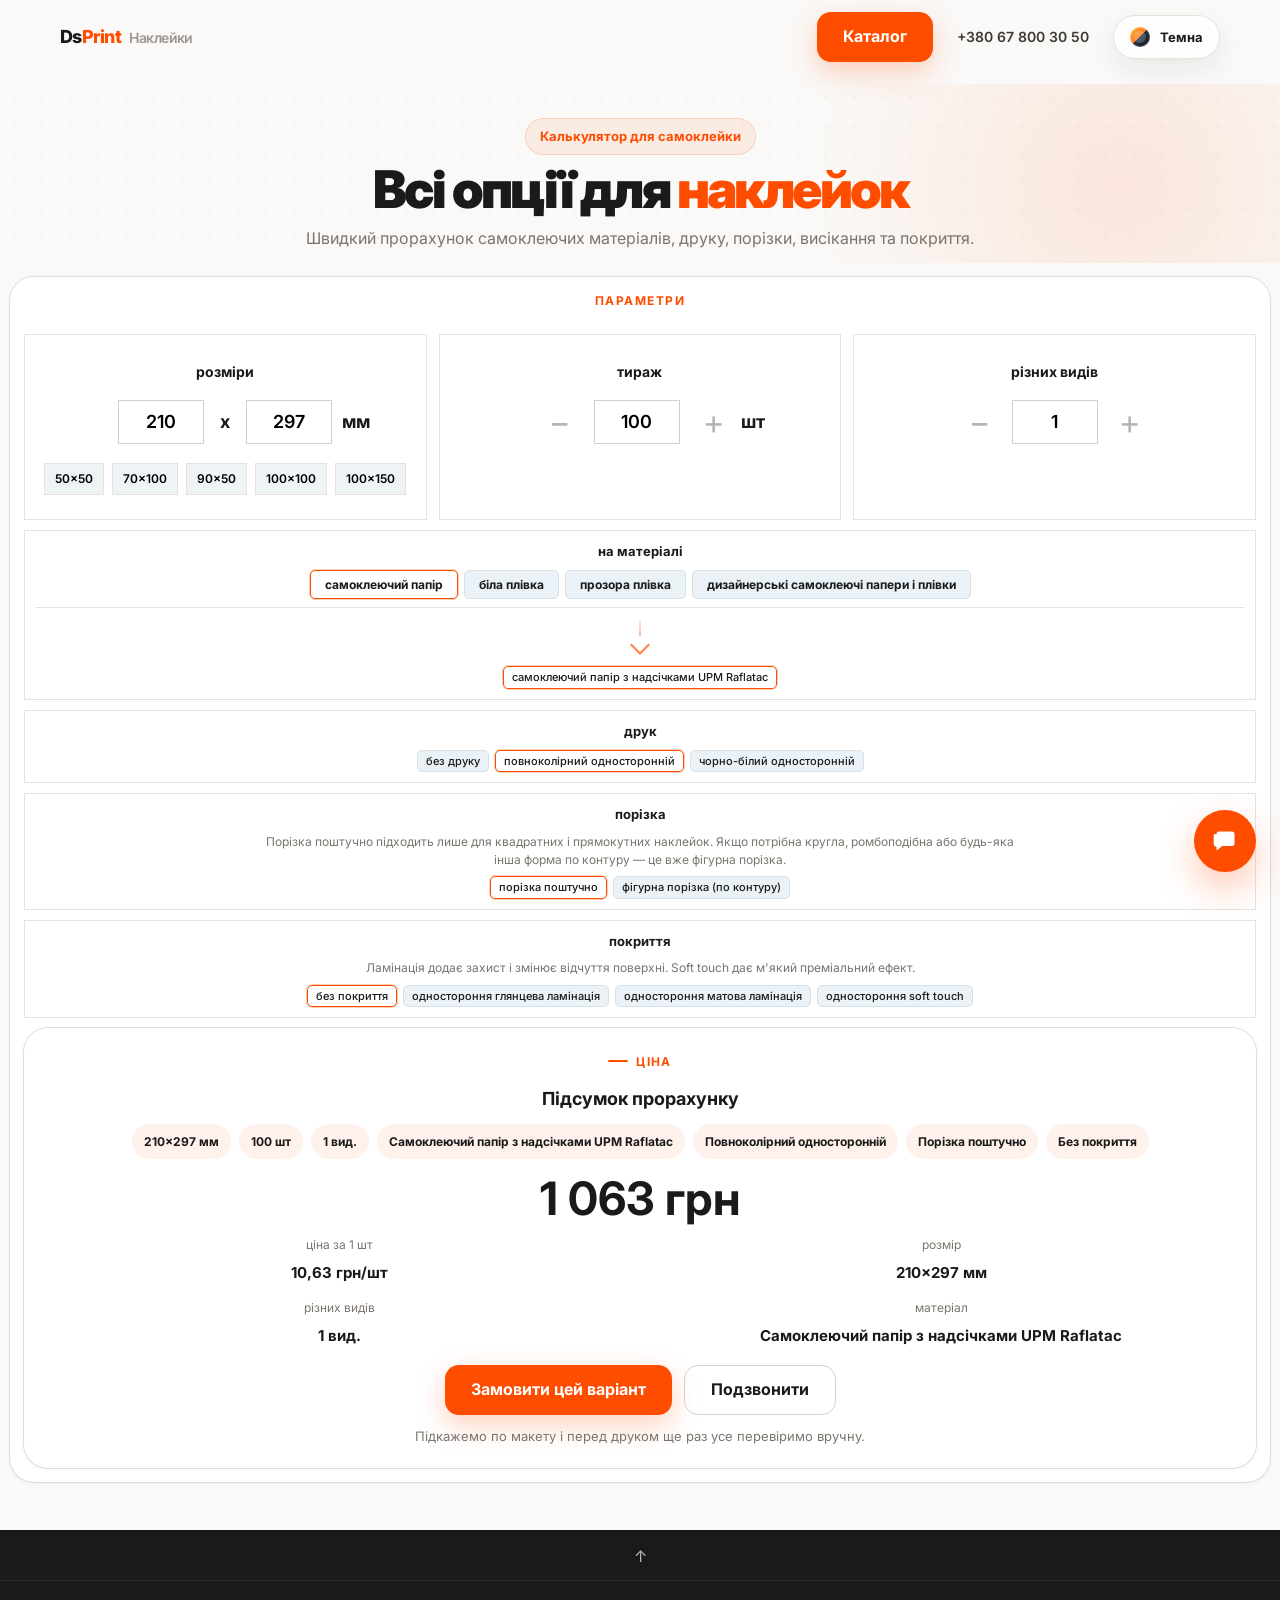
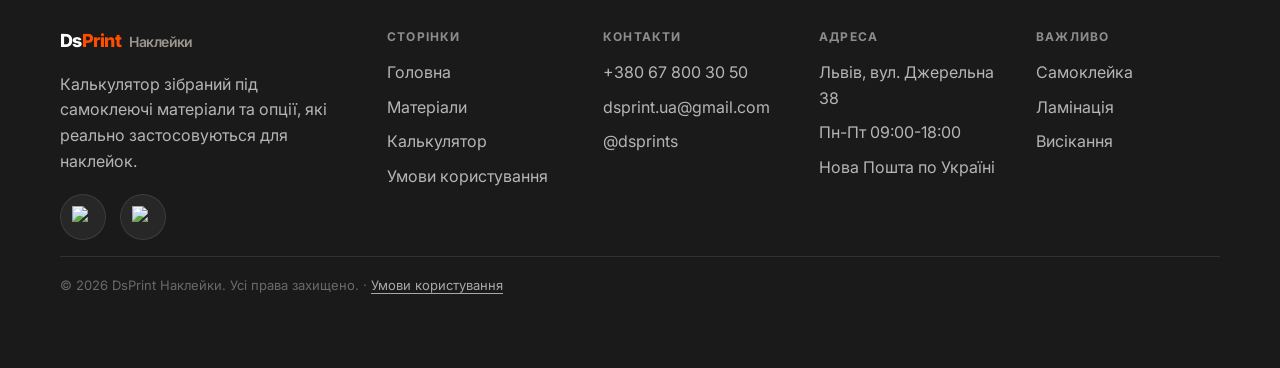
==== commit 212f4d46: "Add terms of use page" ====
--- a/calculator.html
+++ b/calculator.html
@@ -180,12 +180,12 @@
     <div class="container footer-main">
       <div class="footer-grid">
         <div><a class="logo" href="index.html"><span style="color:#fff">Ds</span><span class="print">Print</span><small>Наклейки</small></a><p>Калькулятор зібраний під самоклеючі матеріали та опції, які реально застосовуються для наклейок.</p></div>
-        <div><h4>Сторінки</h4><ul><li><a href="index.html">Головна</a></li><li><a href="materials.html">Матеріали</a></li><li><a href="calculator.html">Калькулятор</a></li></ul></div>
+        <div><h4>Сторінки</h4><ul><li><a href="index.html">Головна</a></li><li><a href="materials.html">Матеріали</a></li><li><a href="calculator.html">Калькулятор</a></li><li><a href="terms.html">Умови користування</a></li></ul></div>
         <div><h4>Контакти</h4><ul><li><a href="tel:+380678003050">+380 67 800 30 50</a></li><li><a href="mailto:dsprint.ua@gmail.com">dsprint.ua@gmail.com</a></li><li>@dsprints</li></ul></div>
         <div><h4>Адреса</h4><ul><li>Львів, вул. Джерельна 38</li><li>Пн-Пт 09:00-18:00</li><li>Нова Пошта по Україні</li></ul></div>
         <div><h4>Важливо</h4><ul><li>Самоклейка</li><li>Ламінація</li><li>Висікання</li></ul></div>
       </div>
-      <div class="footer-bottom">© 2026 DsPrint Наклейки. Усі права захищено.</div>
+      <div class="footer-bottom">© 2026 DsPrint Наклейки. Усі права захищено. · <a href="terms.html">Умови користування</a></div>
     </div>
   </footer>
   <script src="assets/pricing-data.js?v=20260407a"></script>
--- a/assets/styles.css
+++ b/assets/styles.css
@@ -35,24 +35,45 @@
 .filter-row{display:flex;flex-wrap:wrap;gap:12px;margin-bottom:30px}.filter-btn{padding:12px 18px;border:1.5px solid var(--line-strong);border-radius:999px;background:transparent;font-weight:700;cursor:pointer}.filter-btn.active{border-color:var(--accent);background:var(--accent);color:#fff}.gallery-item[hidden]{display:none}
 .materials-page .hero{padding:44px 0 18px}
 .materials-page .hero-wrap{display:grid;gap:10px}
-.materials-page .hero-chip{margin-bottom:0}
+.materials-page .hero-chip{margin-bottom:0;justify-self:start;align-self:start;width:auto;max-width:max-content}
 .materials-page .hero-title{margin-bottom:4px;max-width:780px;font-size:clamp(38px,5.2vw,66px);line-height:.92}
 .materials-page .hero-sub{max-width:700px;margin-bottom:0;font-size:clamp(15px,1.8vw,18px);line-height:1.45}
 .materials-page .section{padding-top:12px}
 .materials-page .filter-row{gap:10px;margin-bottom:18px}
 .materials-page .catalog-grid{gap:18px}
+.catalog-media{position:relative;overflow:hidden}
 .catalog-image-btn{display:block;width:100%;padding:0;border:0;background:none;cursor:zoom-in}
-.catalog-image-btn img{display:block}
+.catalog-image-btn img{display:block;transition:opacity .32s cubic-bezier(.22,1,.36,1),transform .32s cubic-bezier(.22,1,.36,1),filter .4s ease}
+.catalog-image-btn img.is-swapping{opacity:.18;transform:scale(.985)}
+.catalog-nav{position:absolute;top:50%;z-index:2;display:grid;place-items:center;width:42px;height:42px;padding:0;border:0;border-radius:999px;background:rgba(13,17,23,.72);color:#fff;box-shadow:0 10px 30px rgba(0,0,0,.24);cursor:pointer;transform:translateY(-50%);transition:background-color .22s ease,transform .22s ease,opacity .22s ease}
+.catalog-nav:hover{background:rgba(13,17,23,.9);transform:translateY(calc(-50% - 1px))}
+.catalog-nav.prev{left:14px}
+.catalog-nav.next{right:14px}
+.catalog-nav svg{width:18px;height:18px}
+.catalog-dots{position:absolute;left:50%;bottom:14px;z-index:2;display:flex;align-items:center;gap:8px;transform:translateX(-50%)}
+.catalog-dot{width:8px;height:8px;padding:0;border:0;border-radius:999px;background:rgba(255,255,255,.38);cursor:pointer;transition:transform .2s ease,background-color .2s ease}
+.catalog-dot.active{background:#fff;transform:scale(1.18)}
+.catalog-media::after{content:"";position:absolute;inset:auto 0 0;height:84px;background:linear-gradient(180deg,rgba(0,0,0,0) 0%,rgba(0,0,0,.32) 100%);pointer-events:none;opacity:0;transition:opacity .22s ease}
+.catalog-media.has-gallery::after{opacity:1}
 .lightbox[hidden]{display:none!important}
 .lightbox{position:fixed;inset:0;z-index:120;background:rgba(10,10,10,.82);display:grid;place-items:center;padding:24px}
 .lightbox-dialog{position:relative;width:min(92vw,1080px);max-height:86vh;border-radius:28px;background:#fff;padding:14px;box-shadow:0 24px 80px rgba(0,0,0,.32)}
-.lightbox-image{display:block;width:100%;max-height:calc(86vh - 28px);object-fit:contain;border-radius:20px;background:#f4f1eb}
+.lightbox-image{display:block;width:100%;max-height:calc(86vh - 28px);object-fit:contain;border-radius:20px;background:#f4f1eb;transition:opacity .34s cubic-bezier(.22,1,.36,1),transform .34s cubic-bezier(.22,1,.36,1)}
+.lightbox-image.is-swapping{opacity:.16;transform:scale(.99)}
 .lightbox-close{position:absolute;top:10px;right:10px;z-index:2;width:42px;height:42px;border:0;border-radius:999px;background:rgba(26,26,26,.82);color:#fff;font-size:28px;line-height:1;cursor:pointer;display:grid;place-items:center}
+.lightbox-nav{position:absolute;top:50%;z-index:2;display:grid;place-items:center;width:54px;height:54px;padding:0;border:0;border-radius:999px;background:rgba(13,17,23,.64);color:#fff;box-shadow:0 16px 38px rgba(0,0,0,.24);cursor:pointer;transform:translateY(-50%);transition:background-color .22s ease,transform .22s ease}
+.lightbox-nav:hover{background:rgba(13,17,23,.9);transform:translateY(calc(-50% - 1px))}
+.lightbox-nav.prev{left:18px}
+.lightbox-nav.next{right:18px}
+.lightbox-nav svg{width:22px;height:22px}
+.lightbox-dots{position:absolute;left:50%;bottom:22px;z-index:2;display:flex;align-items:center;gap:10px;transform:translateX(-50%)}
+.lightbox-dot{width:10px;height:10px;padding:0;border:0;border-radius:999px;background:rgba(255,255,255,.34);cursor:pointer;transition:transform .2s ease,background-color .2s ease}
+.lightbox-dot.active{background:#fff;transform:scale(1.16)}
 .contact-fab{position:fixed;right:24px;bottom:28px;z-index:990;display:flex;flex-direction:column;align-items:flex-end;gap:10px}.fab-panel,.callback-form{display:none}.fab-panel.open,.callback-form.open{display:grid;gap:10px}
 .fab-trigger{-webkit-appearance:none;appearance:none;display:inline-grid;place-items:center;flex:0 0 auto;width:62px;height:62px;padding:0;border:0;border-radius:999px;overflow:hidden;background:var(--accent);background-clip:padding-box;color:#fff;box-shadow:0 16px 36px rgba(255,77,0,.3);cursor:pointer;transition:transform .25s ease,box-shadow .25s ease,background-color .25s ease}.fab-trigger:hover{background:var(--accent-dark);transform:translateY(-2px)}.fab-trigger svg{display:block;width:27px;height:27px}.fab-trigger::before{content:none}
 .fab-pill{display:inline-flex;align-items:center;gap:10px;padding:7px 14px;border:2px solid #fff;border-radius:999px;background:#1a1a1a;color:#fff;box-shadow:0 4px 12px rgba(0,0,0,.35);font-size:13px;font-weight:600}.fab-pill .icon,.social-pill .icon{display:inline-grid;place-items:center;width:28px;height:28px;border-radius:50%;color:#fff;font-size:11px;font-weight:700}.fab-pill .icon img,.fab-pill .icon svg,.social-pill img,.social-pill svg{width:22px;height:22px;display:block}.fab-pill .icon img,.fab-pill .icon svg{width:16px;height:16px}.icon.cb{background:var(--accent)}.icon.tg{background:#229ed9}.icon.vb{background:#7360f2}.icon.ig{background:#d9487c}.callback-form{width:min(280px,calc(100vw - 32px));padding:18px;border-radius:18px;background:#fff;box-shadow:var(--shadow)}
 .material-subpanel{scroll-margin-top:120px}
-.footer{background:#1a1a1a;color:rgba(255,255,255,.76)}.back-top{display:block;width:100%;padding:14px 0 10px;text-align:center;border-bottom:1px solid rgba(255,255,255,.08);color:rgba(255,255,255,.45)}.footer-main{padding:46px 0}.footer-grid{gap:32px}.footer h4{margin:0 0 14px;color:rgba(255,255,255,.5);font-size:12px;font-weight:700;letter-spacing:.1em;text-transform:uppercase}.footer p,.footer a,.footer li{color:rgba(255,255,255,.68)}.footer ul{margin:0;padding:0;list-style:none;display:grid;gap:9px}.footer-social{align-items:center;gap:14px;margin-top:20px}.footer-social .social-pill{display:inline-flex;align-items:center;justify-content:center;width:46px;height:46px;padding:0;border-radius:50%;background:rgba(255,255,255,.06);border:1px solid rgba(255,255,255,.1);box-shadow:none;transition:background .2s ease,border-color .2s ease,transform .22s ease}.footer-social .social-pill:hover{background:rgba(255,255,255,.12);border-color:rgba(255,255,255,.18);transform:translateY(-1px)}.footer-social .social-pill img{width:22px;height:22px;display:block}.footer-bottom{margin-top:16px;padding:18px 0 26px;border-top:1px solid rgba(255,255,255,.1);color:rgba(255,255,255,.35);font-size:13px}
+.footer{background:#1a1a1a;color:rgba(255,255,255,.76)}.back-top{display:block;width:100%;padding:14px 0 10px;text-align:center;border-bottom:1px solid rgba(255,255,255,.08);color:rgba(255,255,255,.45)}.footer-main{padding:46px 0}.footer-grid{gap:32px}.footer h4{margin:0 0 14px;color:rgba(255,255,255,.5);font-size:12px;font-weight:700;letter-spacing:.1em;text-transform:uppercase}.footer p,.footer a,.footer li{color:rgba(255,255,255,.68)}.footer ul{margin:0;padding:0;list-style:none;display:grid;gap:9px}.footer-social{align-items:center;gap:14px;margin-top:20px}.footer-social .social-pill{display:inline-flex;align-items:center;justify-content:center;width:46px;height:46px;padding:0;border-radius:50%;background:rgba(255,255,255,.06);border:1px solid rgba(255,255,255,.1);box-shadow:none;transition:background .2s ease,border-color .2s ease,transform .22s ease}.footer-social .social-pill:hover{background:rgba(255,255,255,.12);border-color:rgba(255,255,255,.18);transform:translateY(-1px)}.footer-social .social-pill img{width:22px;height:22px;display:block}.footer-bottom{margin-top:16px;padding:18px 0 26px;border-top:1px solid rgba(255,255,255,.1);color:rgba(255,255,255,.35);font-size:13px}.footer-bottom a{color:rgba(255,255,255,.62);text-decoration:underline;text-underline-offset:3px}.footer-bottom a:hover{color:#fff}
 .reveal{opacity:0;transform:translate3d(0,18px,0);transition:opacity .64s cubic-bezier(.16,1,.3,1),transform .64s cubic-bezier(.16,1,.3,1);transition-delay:var(--reveal-delay,0ms);will-change:opacity,transform;backface-visibility:hidden}.reveal-up{transform:translate3d(0,22px,0)}.reveal-left{transform:translate3d(-18px,0,0)}.reveal-right{transform:translate3d(18px,0,0)}.reveal-scale{transform:translate3d(0,14px,0) scale(.985)}.reveal.is-visible{opacity:1;transform:translate3d(0,0,0) scale(1)}
 .big-card,.card,.catalog-card,.gallery-card,.use-case-card,.feature,.mosaic-card,.stats-card,.materials-card,.hero-stat{transition:transform .28s cubic-bezier(.22,1,.36,1),box-shadow .28s ease,border-color .28s ease}.big-card:hover,.card:hover,.catalog-card:hover,.gallery-card:hover,.use-case-card:hover,.stats-card:hover,.materials-card:hover{transform:translateY(-3px);box-shadow:0 14px 34px rgba(26,26,26,.08);border-color:rgba(255,77,0,.18)}.hero-stat:hover{transform:none;box-shadow:none;border-color:transparent}.feature:hover,.mosaic-card:hover{transform:translateY(-2px)}
 .feature-image,.mosaic-card,.catalog-image-btn,.catalog-card-image,.materials-card img,.card img{overflow:hidden}.feature-image img,.mosaic-card img,.catalog-image-btn img,.catalog-card-image img,.materials-card img,.card img{transition:transform .7s cubic-bezier(.22,1,.36,1),filter .4s ease}.feature:hover .feature-image img,.mosaic-card:hover img,.catalog-card:hover .catalog-image-btn img,.materials-card:hover img,.card:hover img{transform:scale(1.02)}
@@ -251,6 +272,11 @@
   .lightbox-dialog{width:min(100vw - 16px,960px);padding:10px;border-radius:20px}
   .lightbox-image{border-radius:14px;max-height:calc(100vh - 96px)}
   .lightbox-close{top:8px;right:8px;width:38px;height:38px}
+  .lightbox-nav{width:48px;height:48px}
+  .lightbox-nav.prev{left:10px}
+  .lightbox-nav.next{right:10px}
+  .lightbox-dots{bottom:14px;gap:8px}
+  .lightbox-dot{width:9px;height:9px}
   .contact-fab{right:16px;bottom:calc(18px + env(safe-area-inset-bottom,0px))}
   .fab-trigger{width:56px;height:56px}
   .fab-trigger svg{width:24px;height:24px}
@@ -350,3 +376,11 @@
   .contact-fab{right:10px;bottom:calc(10px + env(safe-area-inset-bottom,0px))}
   .fab-trigger{width:52px;height:52px}
 }
+
+@media (max-width:767px){
+  .catalog-nav{width:38px;height:38px}
+  .catalog-nav.prev{left:10px}
+  .catalog-nav.next{right:10px}
+  .catalog-dots{bottom:10px;gap:7px}
+  .catalog-dot{width:7px;height:7px}
+}
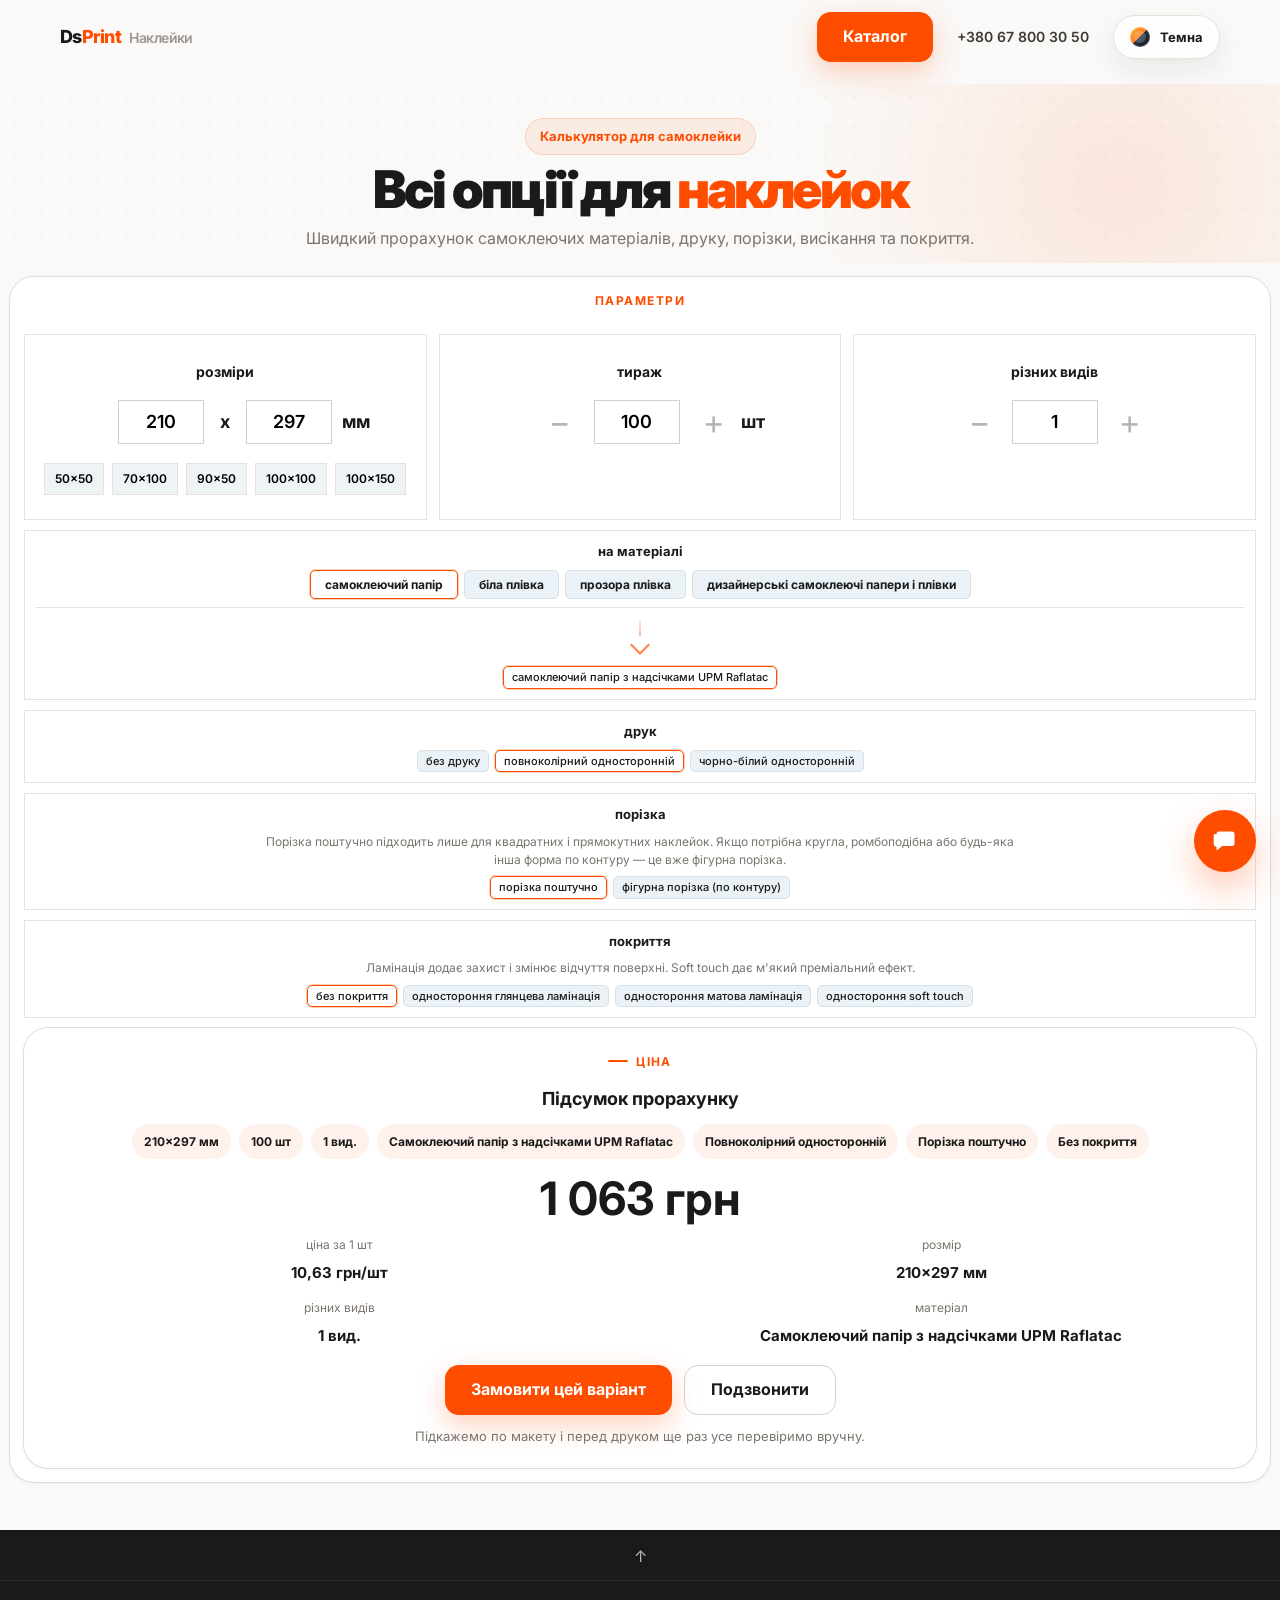
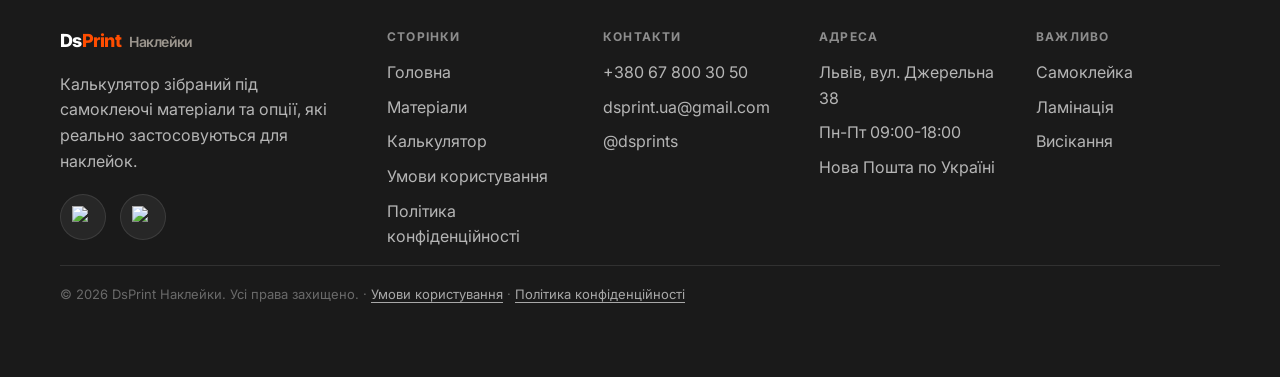
==== commit 2f500e82: "Add privacy policy page" ====
--- a/calculator.html
+++ b/calculator.html
@@ -180,12 +180,12 @@
     <div class="container footer-main">
       <div class="footer-grid">
         <div><a class="logo" href="index.html"><span style="color:#fff">Ds</span><span class="print">Print</span><small>Наклейки</small></a><p>Калькулятор зібраний під самоклеючі матеріали та опції, які реально застосовуються для наклейок.</p></div>
-        <div><h4>Сторінки</h4><ul><li><a href="index.html">Головна</a></li><li><a href="materials.html">Матеріали</a></li><li><a href="calculator.html">Калькулятор</a></li><li><a href="terms.html">Умови користування</a></li></ul></div>
+        <div><h4>Сторінки</h4><ul><li><a href="index.html">Головна</a></li><li><a href="materials.html">Матеріали</a></li><li><a href="calculator.html">Калькулятор</a></li><li><a href="terms.html">Умови користування</a></li><li><a href="privacy.html">Політика конфіденційності</a></li></ul></div>
         <div><h4>Контакти</h4><ul><li><a href="tel:+380678003050">+380 67 800 30 50</a></li><li><a href="mailto:dsprint.ua@gmail.com">dsprint.ua@gmail.com</a></li><li>@dsprints</li></ul></div>
         <div><h4>Адреса</h4><ul><li>Львів, вул. Джерельна 38</li><li>Пн-Пт 09:00-18:00</li><li>Нова Пошта по Україні</li></ul></div>
         <div><h4>Важливо</h4><ul><li>Самоклейка</li><li>Ламінація</li><li>Висікання</li></ul></div>
       </div>
-      <div class="footer-bottom">© 2026 DsPrint Наклейки. Усі права захищено. · <a href="terms.html">Умови користування</a></div>
+      <div class="footer-bottom">© 2026 DsPrint Наклейки. Усі права захищено. · <a href="terms.html">Умови користування</a> · <a href="privacy.html">Політика конфіденційності</a></div>
     </div>
   </footer>
   <script src="assets/pricing-data.js?v=20260407a"></script>
